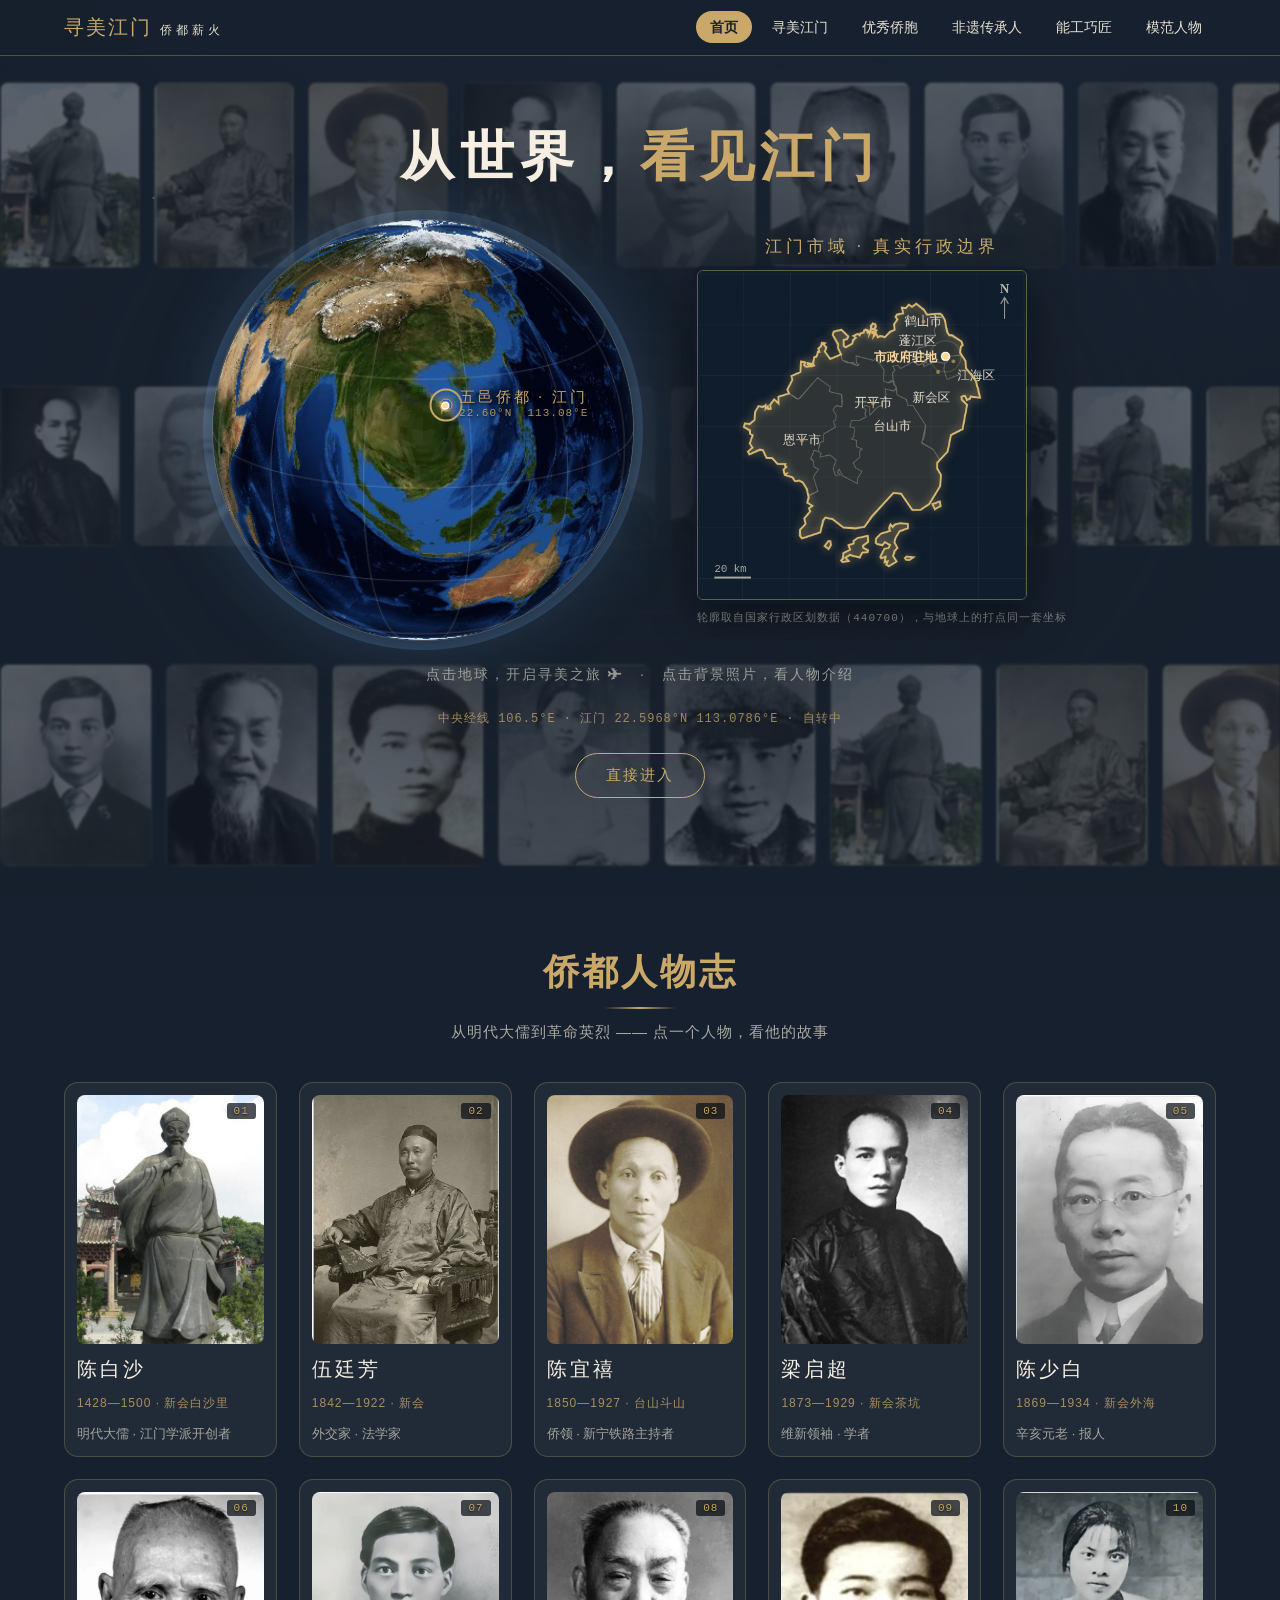
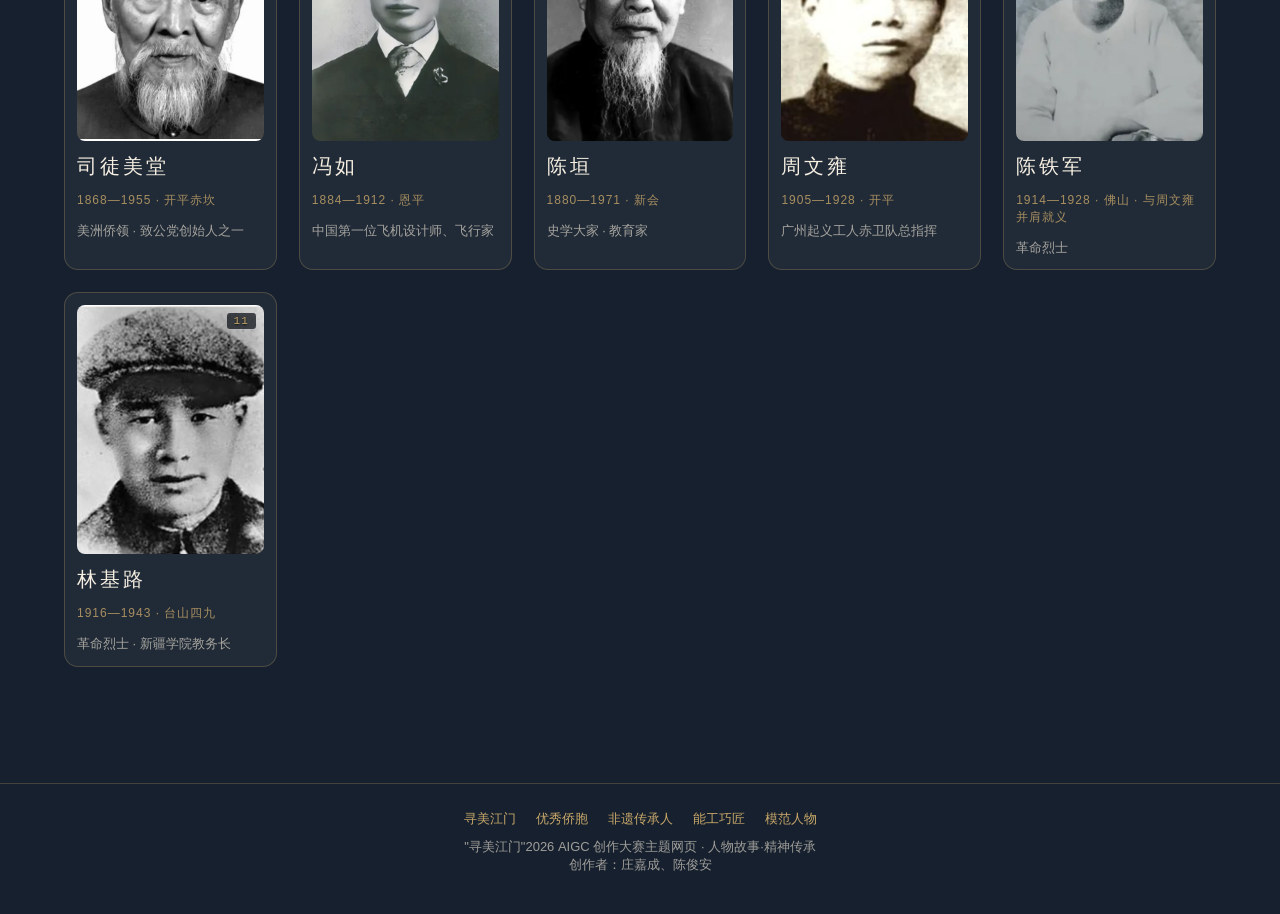
==== index.html @ 42de8941 "更新网页 第1/6批（12 个文件，2026-10-16 21:15）" ====
<!DOCTYPE html>
    <!-- 
     index.html —— 入口页：随时间自转的真实地球，点击跳转"江门"
     样式：css/base.css + css/globe.css + css/heroes.css
     逻辑：js/jiangmen-boundary.js（边界数据）+ js/globe3d.js（渲染）
           js/heroes.js（历代名人：背景照片墙 + 点击出介绍）
     -->
<html lang="zh-CN">
<head>
  <meta charset="UTF-8">
  <meta name="viewport" content="width=device-width, initial-scale=1.0">
  <title>寻美江门 · 侨都薪火 | 首页</title>
  <link rel="stylesheet" href="css/base.css">
  <link rel="stylesheet" href="css/globe.css">
  <link rel="stylesheet" href="css/heroes.css">
</head>
<body>

<!-- 星空背景装饰（可删） -->
  <div class="starfield"></div>

  <!-- ▼ 顶部导航：全站每个页面都放同一份，当前页链接加 .active -->
  <nav class="site-nav">
    <div class="brand">寻美江门<small>侨都薪火</small></div>
    <ul>
      <li><a class="nav-link active" href="index.html">首页</a></li>
      <li><a class="nav-link" href="jiangmen.html">寻美江门</a></li>
      <li><a class="nav-link" href="qiaobao.html">优秀侨胞</a></li>
      <li><a class="nav-link" href="feiyi.html">非遗传承人</a></li>
      <li><a class="nav-link" href="gongjiang.html">能工巧匠</a></li>
      <li><a class="nav-link" href="mofan.html">模范人物</a></li>
    </ul>
  </nav>

  <!-- ▼ 英雄区：真实经纬度投影的地球，随时间自转，江门按真实坐标打点 -->
  <section class="hero">
    <!-- 历代名人照片：虚化横铺在地球后面做背景，每张都能点开介绍（照片在 images/heroes/） -->
    <div class="hero-montage" id="heroMontage"></div>

    <h1>从世界，<em>看见江门</em></h1>

    <!-- 左：旋转地球　右：江门真实行政边界详图（两块画布由 globe3d.js 同步绘制） -->
    <div class="stage-row">
      <div class="globe-stage">
        <canvas id="globeCanvas" aria-label="真实地球，已标注江门市行政边界，点击进入江门页"></canvas>
        <!-- 江门标记：位置每帧由 JS 按经纬度算出，不要手写 left/top -->
        <div class="jm-pin">
          <span class="tag">五邑侨都 · 江门<small>22.60°N&nbsp;&nbsp;113.08°E</small></span>
        </div>
      </div>

      <figure class="jm-map">
        <figcaption>江门市域 · 真实行政边界</figcaption>
        <canvas id="jmMapCanvas" aria-label="江门市真实行政边界图，含七个区县"></canvas>
        <p class="map-note">轮廓取自国家行政区划数据（440700），与地球上的打点同一套坐标</p>
      </figure>
    </div>

    <p class="hint">点击地球，开启寻美之旅 ✈　·　点击背景照片，看人物介绍</p>
    <!-- 实时读数：当前中央经线 / 江门是否正对镜头 -->
    <p class="readout" id="readout">正在载入地球影像…</p>
    <a class="btn" href="jiangmen.html">直接进入</a>
  </section>

  <!-- ▼ 英雄墙：江门历代名人，卡片由 js/heroes.js 的 HEROES 数组生成，点一下弹出介绍 -->
  <section class="section" id="heroes">
    <h2 class="section-title">侨都人物志</h2>
    <div class="title-ornament"></div>
    <p class="section-sub">从明代大儒到革命英烈 —— 点一个人物，看他的故事</p>
    <div class="hero-wall-grid" id="heroWall"></div>

  </section>

  <!-- ▼ 介绍浮层：内容由 heroes.js 注入，这里只放骨架（默认 hidden） -->
  <div class="hero-modal" id="heroModal" role="dialog" aria-modal="true" aria-label="人物介绍" hidden>
    <div class="modal-body"></div>
    <button class="modal-close" type="button" aria-label="关闭介绍">×</button>
  </div>

  <footer class="site-footer">
    <div class="foot-nav">
      <a href="jiangmen.html">寻美江门</a><a href="qiaobao.html">优秀侨胞</a><a href="feiyi.html">非遗传承人</a><a href="gongjiang.html">能工巧匠</a><a href="mofan.html">模范人物</a>
    </div>
    "寻美江门"2026 AIGC 创作大赛主题网页 · 人物故事·精神传承
    <nav> 创作者：庄嘉成、陈俊安</nav>
  </footer>

  <!-- 顺序不能换：先加载边界数据，再加载渲染脚本 -->
  <script src="js/jiangmen-boundary.js"></script>
  <script src="js/globe3d.js"></script>
  <!-- 历代名人：照片墙与弹层（改人名/介绍只动这个文件顶部的 HEROES 数组） -->
  <script src="js/heroes.js"></script>
</body>
</html>
---- css/base.css ----
/* ============================================================
   base.css —— 全站共享基础样式（配色 / 字体 / 导航 / 页脚 / 通用块）
   修改站点整体风格时，只需要改本文件。
   ============================================================ */

/* ---------- 1. 主题变量：想换配色只改这里 ---------- */
:root {
  --ink: #16202e;          /* 深色底（夜空蓝） */
  --ink-2: #1d2a3d;        /* 深色底渐变末端 */
  --paper: #f6efe2;        /* 信纸米色 */
  --paper-2: #ecdfc8;      /* 信纸深色（阴影用） */
  --gold: #c9a86a;         /* 描金主色 */
  --red: #a63a2b;          /* 侨都红（强调色） */
  --text: #2b2b2b;         /* 正文色 */
  --text-light: #e9e2d3;   /* 深色底上的文字 */
  --radius: 14px;          /* 通用圆角 */
  --shadow: 0 10px 30px rgba(0, 0, 0, .35);
  --font-title: "STZhongsong", "SimSun", "Songti SC", serif; /* 标题：宋体系，突出人文感 */
  --font-body: "Microsoft YaHei", "PingFang SC", sans-serif;  /* 正文：黑体系 */
}

/* ---------- 2. 基础重置 ---------- */
* { margin: 0; padding: 0; box-sizing: border-box; }
html { scroll-behavior: smooth; }
body {
  font-family: var(--font-body);
  color: var(--text);
  background: radial-gradient(1200px 700px at 70% -10%, var(--ink-2), var(--ink));
  min-height: 100vh;
}
img { max-width: 100%; display: block; }
a { color: inherit; text-decoration: none; }
button { font-family: inherit; cursor: pointer; }

/* ---------- 3. 顶部导航（所有页面共用同一份 HTML 结构） ---------- */
.site-nav {
  position: sticky; top: 0; z-index: 50;
  display: flex; align-items: center; justify-content: space-between;
  gap: 12px; padding: 14px 5vw;
  background: rgba(22, 32, 46, .82);
  backdrop-filter: blur(8px);
  border-bottom: 1px solid rgba(201, 168, 106, .35);
}
.site-nav .brand {
  font-family: var(--font-title);
  font-size: 20px; letter-spacing: 2px; color: var(--gold);
  white-space: nowrap;
}
.site-nav .brand small { font-size: 12px; color: var(--text-light); letter-spacing: 4px; margin-left: 8px; }
.site-nav ul { display: flex; gap: 6px; list-style: none; flex-wrap: wrap; }
.site-nav a.nav-link {
  padding: 8px 14px; border-radius: 999px;
  color: var(--text-light); font-size: 14px;
  transition: background .25s, color .25s;
}
.site-nav a.nav-link:hover { background: rgba(201, 168, 106, .18); }
/* 当前页高亮：给对应 <a> 加 .active 即可 */
.site-nav a.nav-link.active { background: var(--gold); color: var(--ink); font-weight: 700; }

/* ---------- 4. 页脚 ---------- */
.site-footer {
  margin-top: 60px; padding: 26px 5vw 40px;
  text-align: center; color: rgba(233, 226, 211, .65); font-size: 13px;
  border-top: 1px solid rgba(201, 168, 106, .25);
}
.site-footer .foot-nav { margin-bottom: 10px; }
.site-footer .foot-nav a { margin: 0 10px; color: var(--gold); }

/* ---------- 5. 通用内容容器与标题 ---------- */
.section { padding: 56px 5vw; }
.section-title {
  font-family: var(--font-title);
  font-size: clamp(24px, 3.4vw, 36px);
  color: var(--gold); letter-spacing: 3px;
  text-align: center; margin-bottom: 10px;
}
.section-sub {
  text-align: center; color: rgba(233, 226, 211, .7);
  font-size: 15px; margin-bottom: 40px; letter-spacing: 1px;
}
/* 章节标题下的装饰线 */
.title-ornament { width: 72px; height: 2px; margin: 0 auto 14px; background: linear-gradient(90deg, transparent, var(--gold), transparent); }

/* ---------- 6. 入场动画：元素进入视口时淡入上移（由 common.js 触发） ---------- */
.reveal { opacity: 0; transform: translateY(26px); transition: opacity .7s ease, transform .7s ease; }
.reveal.in { opacity: 1; transform: none; }

/* ---------- 7. 通用按钮 ---------- */
.btn {
  display: inline-block; padding: 12px 30px; border: 1px solid var(--gold);
  border-radius: 999px; color: var(--gold); background: transparent;
  font-size: 15px; letter-spacing: 2px; transition: all .3s;
}
.btn:hover { background: var(--gold); color: var(--ink); }

/* ---------- 8. 移动端适配（≤720px 是另一套用法，不是把桌面版缩小） ----------
   实测依据（390×844）：原来的竖排导航高 116px，吃掉首屏 14%；
   这里改成"品牌一行 + 链接一行横滑"，高度压到 80px 左右。
   信封、轮播、地球各自的移动端改法写在它们自己的 css 文件末尾，同一断点。 */

/* 导航的断点比其它部分宽一档（860 而不是 720）：七个链接并排要 ~846px 才放得下，
   721~860 这段（平板竖屏、折叠屏展开）桌面导航会把链接挤成上下两行、药丸互相压住。
   与其让它压，不如早点换成横滑一行。量到 390 宽时这套导航高 83px。 */
@media (max-width: 860px) {
  .site-nav {
    flex-direction: row; flex-wrap: wrap; align-items: center;
    gap: 4px 10px; padding: 8px 14px 6px;
  }
  .site-nav .brand { font-size: 17px; letter-spacing: 1px; }
  .site-nav .brand small { font-size: 11px; letter-spacing: 2px; margin-left: 6px; }
  .site-nav ul {
    order: 2; flex: 1 1 100%;
    flex-wrap: nowrap;              /* 不换行：一排到底，横向滑动 */
    gap: 8px; justify-content: flex-start;
    overflow-x: auto; overscroll-behavior-x: contain;
    -webkit-overflow-scrolling: touch;
    padding: 2px 2px 8px;
    scrollbar-width: none;          /* Firefox */
  }
  .site-nav ul::-webkit-scrollbar { display: none; }
  /* 真正会被压缩的是 <li>（它才是 flex 子项），不锁住的话每个链接会被挤成竖排一字，
     导航反而变高 —— 链接本身也加 nowrap 兜一层。 */
  .site-nav ul li { flex: 0 0 auto; }
  .site-nav a.nav-link { flex: 0 0 auto; display: block; white-space: nowrap; padding: 7px 13px; font-size: 13px; }
}

@media (max-width: 720px) {
  .section { padding: 34px 16px; }
  .section-title { letter-spacing: 2px; }
  .section-sub { font-size: 13.5px; letter-spacing: .5px; margin-bottom: 24px; }
  .btn { padding: 10px 20px; font-size: 14px; letter-spacing: 1px; }
  .site-footer { margin-top: 30px; padding: 20px 16px 30px; font-size: 12px; }
  .site-footer .foot-nav a { margin: 0 7px; }
  /* 桌面端才用的左右方向性按钮，手机上排不下，改成竖排 */
  .page-links .btn { display: block; margin: 0 auto 10px !important; max-width: 260px; }
}
---- css/globe.css ----
/* ============================================================
   globe.css —— 首页"真实地球"（canvas 正射投影）
   渲染逻辑在 js/globe3d.js，本文件只管外观与布局。
   贴图：images/earth.jpg（真实卫星影像，等距柱状投影）
   ============================================================ */

/* ---------- 1. 英雄区整屏布局 ---------- */
.hero {
  min-height: calc(100vh - 64px);
  display: flex; flex-direction: column; align-items: center; justify-content: center;
  gap: 26px; padding: 40px 5vw 70px; text-align: center;
}
.hero h1 {
  font-family: var(--font-title); font-size: clamp(30px, 5vw, 54px);
  letter-spacing: 6px; color: var(--paper);
}
.hero h1 em { font-style: normal; color: var(--gold); }
.hero .hint { color: rgba(233, 226, 211, .6); font-size: 14px; letter-spacing: 2px; }
/* 地球下方的小字读数：当前中央经线与江门是否可见，由 globe3d.js 写入 */
.hero .readout {
  font-size: 12px; letter-spacing: 1px; color: rgba(201,168,106,.75);
  font-family: ui-monospace, Consolas, monospace;
}

/* ---------- 2. 星空点缀（纯装饰，可整块删除） ---------- */
.starfield { position: fixed; inset: 0; z-index: -1; pointer-events: none;
  background-image:
    radial-gradient(1.6px 1.6px at 12% 22%, rgba(255,255,255,.5), transparent),
    radial-gradient(1.2px 1.2px at 78% 12%, rgba(255,255,255,.4), transparent),
    radial-gradient(1.8px 1.8px at 56% 68%, rgba(255,255,255,.35), transparent),
    radial-gradient(1.2px 1.2px at 30% 82%, rgba(255,255,255,.4), transparent),
    radial-gradient(1.4px 1.4px at 90% 55%, rgba(255,255,255,.3), transparent);
}

/* ---------- 3. 地球 + 详图并排 ---------- */
.stage-row {
  display: flex; align-items: center; justify-content: center;
  gap: clamp(24px, 5vw, 64px); flex-wrap: wrap;
}
.globe-stage { position: relative; width: min(66vw, 420px); aspect-ratio: 1; }

#globeCanvas {
  position: absolute; inset: 0; width: 100%; height: 100%;
  border-radius: 50%;
  cursor: pointer;                 /* 点击地球任意位置跳转江门页 */
  background: linear-gradient(180deg, #23405e, #16273a);  /* 贴图加载前的海洋底色 */
  box-shadow:
    inset -18px -14px 44px rgba(0,0,0,.45),   /* 球体暗面（与 JS 的边缘压暗叠加） */
    0 0 0 1px rgba(201,168,106,.25),          /* 一圈细描边 */
    0 0 70px rgba(90,140,200,.28);           /* 大气辉光 */
}
/* 大气层：贴球边缘的一圈蓝色光晕 */
.globe-stage::after {
  content: ""; position: absolute; inset: -10px; border-radius: 50%;
  pointer-events: none;
  box-shadow: inset 0 0 30px rgba(120,180,240,.35);
}
.globe-stage:hover #globeCanvas { filter: brightness(1.1); }  /* 提示可点击 */
#globeCanvas:focus-visible { outline: 2px solid var(--gold); outline-offset: 6px; }

/* ---------- 4. 江门标记：真实坐标定位，标签为 DOM 文字 ----------
   left/top 由 js/globe3d.js 每帧写入（指向江门市政府真实坐标），
   居中靠下面的 translate(-50%,-50%)，所以改尺寸不用再动 JS。 */
.jm-pin {
  position: absolute; left: 0; top: 0;
  width: 13px; height: 13px; border-radius: 50%;
  border: 1.5px solid var(--gold); background: transparent;  /* 空心环，露出下面的金色市界 */
  box-shadow: 0 0 10px rgba(201,168,106,.8);
  transform: translate(-50%, -50%);
  pointer-events: none;            /* 不挡住地球点击 */
  transition: opacity .4s;
}
.jm-pin::after {                   /* 环心的实心小点 */
  content: ""; position: absolute; inset: 3.5px; border-radius: 50%;
  background: #ffd98a;
}
.jm-pin.far { opacity: 0; }        /* 转到地球背面时隐藏 */
.jm-pin::before {                  /* 脉冲光环 */
  content: ""; position: absolute; inset: -11px; border-radius: 50%;
  border: 2px solid var(--gold); animation: pulse 2s ease-out infinite;
}
@keyframes pulse { 0% { transform: scale(.4); opacity: 1; } 100% { transform: scale(1.5); opacity: 0; } }
.jm-pin .tag {
  position: absolute; left: 19px; top: -12px; white-space: nowrap;
  font-family: var(--font-title); font-size: 15px; letter-spacing: 3px; color: var(--gold);
  text-shadow: 0 1px 3px rgba(0,0,0,.9), 0 0 12px rgba(0,0,0,.8);
}
.jm-pin .tag small { display: block; font-size: 11px; letter-spacing: 1px; opacity: .85;
  font-family: ui-monospace, Consolas, monospace; }

/* ---------- 5. 江门市域详图（右侧那块画布） ----------
   画布内容由 js/globe3d.js 的 drawDetailMap() 绘制，边界数据在 js/jiangmen-boundary.js */
.jm-map { margin: 0; text-align: center; }
.jm-map figcaption {
  font-family: var(--font-title); font-size: 17px; letter-spacing: 4px;
  color: var(--gold); margin-bottom: 12px;
}
.jm-map canvas {
  width: min(70vw, 330px); height: auto; aspect-ratio: 1; display: block;
  border-radius: 6px; cursor: pointer;
  border: 1px solid rgba(201,168,106,.45);
  box-shadow: 0 0 0 4px rgba(16,29,44,.6), 0 14px 40px rgba(0,0,0,.5),
              inset 0 0 40px rgba(0,0,0,.5);
}
.jm-map canvas:hover { border-color: var(--gold); filter: brightness(1.08); }
.jm-map canvas:focus-visible { outline: 2px solid var(--gold); outline-offset: 5px; }
.jm-map .map-note {
  margin-top: 10px; font-size: 11px; letter-spacing: 1px;
  color: rgba(233,226,211,.45); font-family: ui-monospace, Consolas, monospace;
}

/* ---------- 6. 移动端（≤720px）----------
   实测依据（390×844）：原来 .hero 写死 min-height: calc(100vh - 64px)，
   按导航 64px 估的，手机上导航实际 116px，于是英雄区被撑到 990px 高，
   首屏只看得到标题和半个地球，详图、提示、按钮全被推到第二屏。
   这里不再强行撑满一屏，改为按内容自然排布，并把两块画布按竖屏重新给尺寸
   （详图相对放大一点，因为它在手机上是真正要看的那张图）。 */
@media (max-width: 720px) {
  .hero { min-height: 0; gap: 16px; padding: 20px 14px 34px; }
  .hero h1 { font-size: 26px; letter-spacing: 3px; }
  .hero .hint { font-size: 12.5px; letter-spacing: 1px; }
  .hero .readout { font-size: 11px; }
  .stage-row { gap: 20px; }
  .globe-stage { width: min(58vw, 240px); }
  .jm-map figcaption { font-size: 15px; letter-spacing: 2px; margin-bottom: 8px; }
  .jm-map canvas { width: min(74vw, 300px); }
  .jm-map .map-note { display: none; }        /* 小屏放不下这两行小字，手机上直接不显示 */
  .jm-pin .tag { left: 15px; top: -10px; font-size: 12.5px; letter-spacing: 1px; }
  .jm-pin .tag small { font-size: 9.5px; letter-spacing: .5px; }
  .jm-pin::before { inset: -8px; }
}

/* ---------- 7. 常用调整 ----------
   · 自转周期 / 停留时长 / 视角纬度 / 提亮 → js/globe3d.js 顶部的 GLOBE 配置
   · 江门坐标 → 同上 GLOBE.lat / GLOBE.lon
   · 详图大小 → 上面 .jm-map canvas 的 width；清晰度 → globe3d.js 里 MAP.res
   · 区县名称显示与否 → drawDetailMap() 里的 JM_DISTRICTS 循环
   · 点击跳转页 → GLOBE.linkTo
   · 想换更清晰的地球 → 替换 images/earth.jpg（保持 2:1 等距柱状投影即可）
   ==================================================== */
---- css/heroes.css ----
/* ============================================================
   heroes.css —— 首页"江门历代名人"：背景照片带 + 英雄墙 + 点击弹介绍
   数据与文案在 js/heroes.js（改人名/介绍只动那里），本文件只管外观。
   配色全部沿用 css/base.css 里的 :root 变量。
   ============================================================ */

/* ---------- 1. 照片组件：有照片显示照片，没照片显示占位 ----------
   .photo 是一个 3:4 的框；里面的 .photo-ph 永远存在（姓名 + 待补照片），
   img 盖在它上面。图片文件缺失时 heroes.js 会给 .photo 加 .no-photo，
   于是隐藏破图、露出下面的占位，页面不会裂。 */
.photo {
  position: relative;
  width: 100%; aspect-ratio: 3 / 4;
  overflow: hidden; border-radius: 8px;
  background: #101d2c;
}
.photo img {
  position: absolute; inset: 0; z-index: 1;
  width: 100%; height: 100%; object-fit: cover;
}
.photo.no-photo img { visibility: hidden; }   /* 隐藏浏览器默认的破图图标 */
.photo-ph {
  position: absolute; inset: 0;
  display: flex; flex-direction: column; align-items: center; justify-content: center;
  gap: 8px; text-align: center;
  background:
    repeating-linear-gradient(45deg, rgba(201,168,106,.07) 0 8px, transparent 8px 16px),
    radial-gradient(120% 90% at 50% 20%, #1d2a3d, #101d2c);
}
.photo-ph b {
  font-family: var(--font-title); font-weight: 400;
  font-size: 22px; letter-spacing: 6px; color: var(--gold);
}
.photo-ph span { font-size: 11px; letter-spacing: 3px; color: rgba(233,226,211,.4); }

/* ---------- 2. 背景照片带：虚化的照片横铺在地球后面 ---------- */
/* 让英雄区成为照片带的定位父级，并把普通内容抬到它上面 */
.hero { position: relative; }
.hero > *:not(.hero-montage) { position: relative; z-index: 1; }

.hero-montage {
  position: absolute; inset: 0; z-index: 0;
  display: flex; flex-direction: column; justify-content: space-between;
  padding: 26px 0;                /* 上下留白，照片别贴着导航和正文 */
  overflow: hidden;               /* 自己裁切，不影响 .hero 里的其它内容 */
  pointer-events: none;           /* 整块不拦截鼠标，只有下面的照片格可点 */
  filter: blur(1.1px) saturate(.8);
}
.montage-row { flex: 0 0 auto; overflow: hidden; }
.montage-track {
  display: flex; gap: 14px;
  width: max-content;             /* 轨道按内容撑开，才能整条平移 */
  animation: montage-drift 150s linear infinite;
}
/* 轨道里放了两份同样的照片，移到 -50% 时正好接回起点 → 无缝循环 */
@keyframes montage-drift {
  from { transform: translateX(0); }
  to   { transform: translateX(-50%); }
}
.montage-track.reverse { animation-direction: reverse; }  /* 隔行反向 */
.montage-cell {
  width: clamp(88px, 12vw, 140px);
  padding: 0; border: 1px solid rgba(201,168,106,.35); border-radius: 8px;
  background: none;
  pointer-events: auto;           /* 背景照片也能点，点了就出介绍 */
  opacity: .45; transition: opacity .3s, transform .3s;
}
/* 三行照片大小不同，看着不像表格；每行速度由 js/heroes.js 的 HERO_CFG.driftSec 决定 */
.montage-row:nth-child(2) .montage-cell { width: clamp(76px, 10vw, 120px); }
.montage-row:nth-child(3) .montage-cell { width: clamp(96px, 13vw, 152px); }
.montage-cell:hover,
.montage-cell:focus-visible { opacity: .95; transform: translateY(-4px); outline: none; }
.montage-cell .photo { border-radius: 6px; }
/* 中间压一层渐暗的纱：地球那一圈最暗，往边上逐渐放开，避免照片和地球抢视线 */
.hero-montage::after {
  content: ""; position: absolute; inset: 0; pointer-events: none;
  background: radial-gradient(ellipse at 50% 46%,
    rgba(22,32,46,.95) 0%, rgba(22,32,46,.66) 34%, rgba(22,32,46,.32) 68%, rgba(22,32,46,.34) 100%);
}

/* ---------- 3. 英雄墙：首页下方的人物卡片区 ---------- */
.hero-wall-grid {
  display: grid;
  grid-template-columns: repeat(auto-fill, minmax(178px, 1fr));
  gap: clamp(14px, 2vw, 22px);
  max-width: 1180px; margin: 0 auto;
}
.hero-card {
  position: relative;                /* 给右上角的序号做定位父级 */
  display: flex; flex-direction: column; gap: 12px;
  padding: 12px; text-align: left; color: var(--text-light);
  background: rgba(246,239,226,.05);
  border: 1px solid rgba(201,168,106,.26);
  border-radius: var(--radius);
  transition: transform .3s, border-color .3s, background .3s, box-shadow .3s;
}
.hero-card:hover,
.hero-card:focus-visible {
  transform: translateY(-6px);
  border-color: var(--gold);
  background: rgba(201,168,106,.1);
  box-shadow: var(--shadow);
  outline: none;
}
.hero-card h3 {
  font-family: var(--font-title); font-size: 20px; font-weight: 400;
  letter-spacing: 3px; color: var(--paper);
}
.hero-card .meta { font-size: 12px; letter-spacing: 1px; color: rgba(201,168,106,.8); }
.hero-card .role { font-size: 13px; line-height: 1.5; color: rgba(233,226,211,.66); }
/* 序号做成照片右上角的小牌，像展签 */
.hero-card .idx {
  position: absolute; top: 20px; right: 20px; z-index: 2;
  padding: 2px 7px; border-radius: 3px;
  font-family: ui-monospace, Consolas, monospace; font-size: 11px;
  letter-spacing: 1px; color: var(--gold);
  background: rgba(9, 14, 21, .72);
  text-shadow: 0 1px 2px rgba(0,0,0,.8);
}

.hero-wall-note {
  max-width: 760px; margin: 34px auto 0;
  padding: 14px 18px;
  font-size: 12.5px; line-height: 1.8; letter-spacing: .5px;
  color: rgba(233,226,211,.55);
  border-left: 2px solid rgba(201,168,106,.5);
  background: rgba(246,239,226,.04);
}
.hero-wall-note code {
  font-family: ui-monospace, Consolas, monospace;
  color: var(--gold); background: rgba(201,168,106,.12);
  padding: 1px 5px; border-radius: 3px;
}

/* ---------- 4. 点击后弹出的介绍浮层 ---------- */
.hero-modal {
  position: fixed; inset: 0; z-index: 80;
  display: flex; align-items: center; justify-content: center;
  padding: 5vh 5vw;
  background: rgba(9, 14, 21, .8);
  backdrop-filter: blur(6px);
}
/* flex 会盖掉 hidden 属性，必须显式关掉，否则初始就显示 */
.hero-modal[hidden] { display: none; }
.modal-body {
  width: min(660px, 100%);
  max-height: 86vh; overflow-y: auto;
  scrollbar-width: thin; scrollbar-color: rgba(201,168,106,.6) transparent;
  padding: clamp(20px, 3.4vw, 34px);
  text-align: center;
  background: linear-gradient(180deg, rgba(246,239,226,.07), rgba(22,32,46,.9));
  border: 1px solid rgba(201,168,106,.45);
  border-radius: var(--radius);
  box-shadow: var(--shadow), 0 0 60px rgba(201,168,106,.12);
}
.modal-body h2 {
  font-family: var(--font-title); font-weight: 400;
  font-size: clamp(26px, 4vw, 34px); letter-spacing: 5px; color: var(--paper);
}
.modal-body h2 small {
  display: block; margin-top: 6px;
  font-family: ui-monospace, Consolas, monospace;
  font-size: 12px; letter-spacing: 2px; color: rgba(201,168,106,.75);
}
.modal-body .m-role {
  margin-top: 8px; font-size: 13px; letter-spacing: 2px;
  color: rgba(233,226,211,.65);
}
.modal-body .m-photo { width: min(230px, 62vw); margin: 18px auto; }
.modal-body blockquote {
  margin: 0 auto 16px; max-width: 460px;
  font-family: var(--font-title); font-size: 17px; letter-spacing: 2px;
  line-height: 1.8; color: var(--gold);
}
.modal-body .m-intro {
  text-align: justify; text-indent: 2em;
  font-size: 15px; line-height: 2; color: var(--text-light);
}
.modal-close {
  position: absolute; top: max(14px, 3vh); right: max(14px, 4vw);
  width: 42px; height: 42px; border-radius: 50%;
  font-size: 22px; line-height: 1; color: var(--gold);
  background: rgba(22,32,46,.8); border: 1px solid rgba(201,168,106,.5);
}
.modal-close:hover { background: var(--gold); color: var(--ink); }
body.modal-open { overflow: hidden; }   /* 弹出时锁住页面滚动 */

/* ---------- 5. 移动端（≤720px）：卡片排密一点、弹层做成整屏抽屉 ----------
   实测依据（390×844）：原来 minmax(142px) 只排得下 2 列，一张卡 161×339，
   11 位名人要滚 6 屏半；弹层居中浮在 638px 高，四周留黑边，手机上像半个窗体。
   这里改成 3 列小卡（身份那一行藏掉，点开在弹层里还在），弹层直接铺满整屏。 */
@media (max-width: 720px) {
  .hero-montage { filter: blur(1.2px) saturate(.6); padding: 14px 0; }
  .montage-cell { opacity: .28; width: 76px; }
  .montage-row:nth-child(2) .montage-cell { width: 66px; }
  .montage-row:nth-child(3) .montage-cell { width: 82px; }
  .montage-track { gap: 10px; }

  .hero-wall-grid {
    grid-template-columns: repeat(auto-fill, minmax(104px, 1fr));
    gap: 12px;
  }
  .hero-card { padding: 8px; gap: 8px; }
  .hero-card h3 { font-size: 16px; letter-spacing: 1px; }
  .hero-card .meta { font-size: 11px; }
  .hero-card .role { display: none; }        /* 小卡放不下身份行，弹层里有 */
  .hero-card .idx { top: 14px; right: 12px; font-size: 10px; }
  .photo-ph b { font-size: 17px; letter-spacing: 3px; }
  .photo-ph span { font-size: 10px; letter-spacing: 2px; }
  .hero-wall-note { margin-top: 20px; font-size: 11.5px; padding: 10px 12px; }

  .hero-modal { padding: 0; }
  .modal-body,
  .hero-modal .modal-body {
    width: 100%; max-height: 100vh; max-height: 100svh;
    border-radius: 0; border-left: 0; border-right: 0;
    padding: 54px 18px 26px;                 /* 顶部留出关闭按钮的位置 */
  }
  .modal-body .m-photo { width: min(168px, 46vw); margin: 14px auto; }
  .modal-body h2 { font-size: 24px; letter-spacing: 3px; }
  .modal-body blockquote { font-size: 15.5px; letter-spacing: 1px; line-height: 1.75; }
  .modal-body .m-intro { font-size: 14px; line-height: 1.95; }
  .modal-close { top: 10px; right: 10px; width: 38px; height: 38px; font-size: 20px; }
}

/* ---------- 6. 无障碍：系统设置了"减少动效"时，背景不再横移 ---------- */
@media (prefers-reduced-motion: reduce) {
  .montage-track { animation: none; }
  .hero-card, .montage-cell { transition: none; }
}

/* ---------- 7. 常用调整 ----------
   · 人物数量 / 姓名 / 介绍文案 / 照片文件名 → js/heroes.js 顶部 HEROES 数组
   · 背景铺几行、每行多快、隔行是否反向 → js/heroes.js 里 HERO_CFG.montageRows / driftSec
   · 背景清晰度     → .hero-montage 的 filter: blur()；浓淡 → .montage-cell 的 opacity
   · 每行照片大小   → .montage-row:nth-child(n) .montage-cell 的 width
   · 中间那层纱的深浅 → .hero-montage::after 的 rgba 数值
   · 每行卡片多窄   → .hero-wall-grid 的 minmax() 第一个值
   · 弹层宽度/最高  → .modal-body 的 width 与 max-height
   ==================================================== */
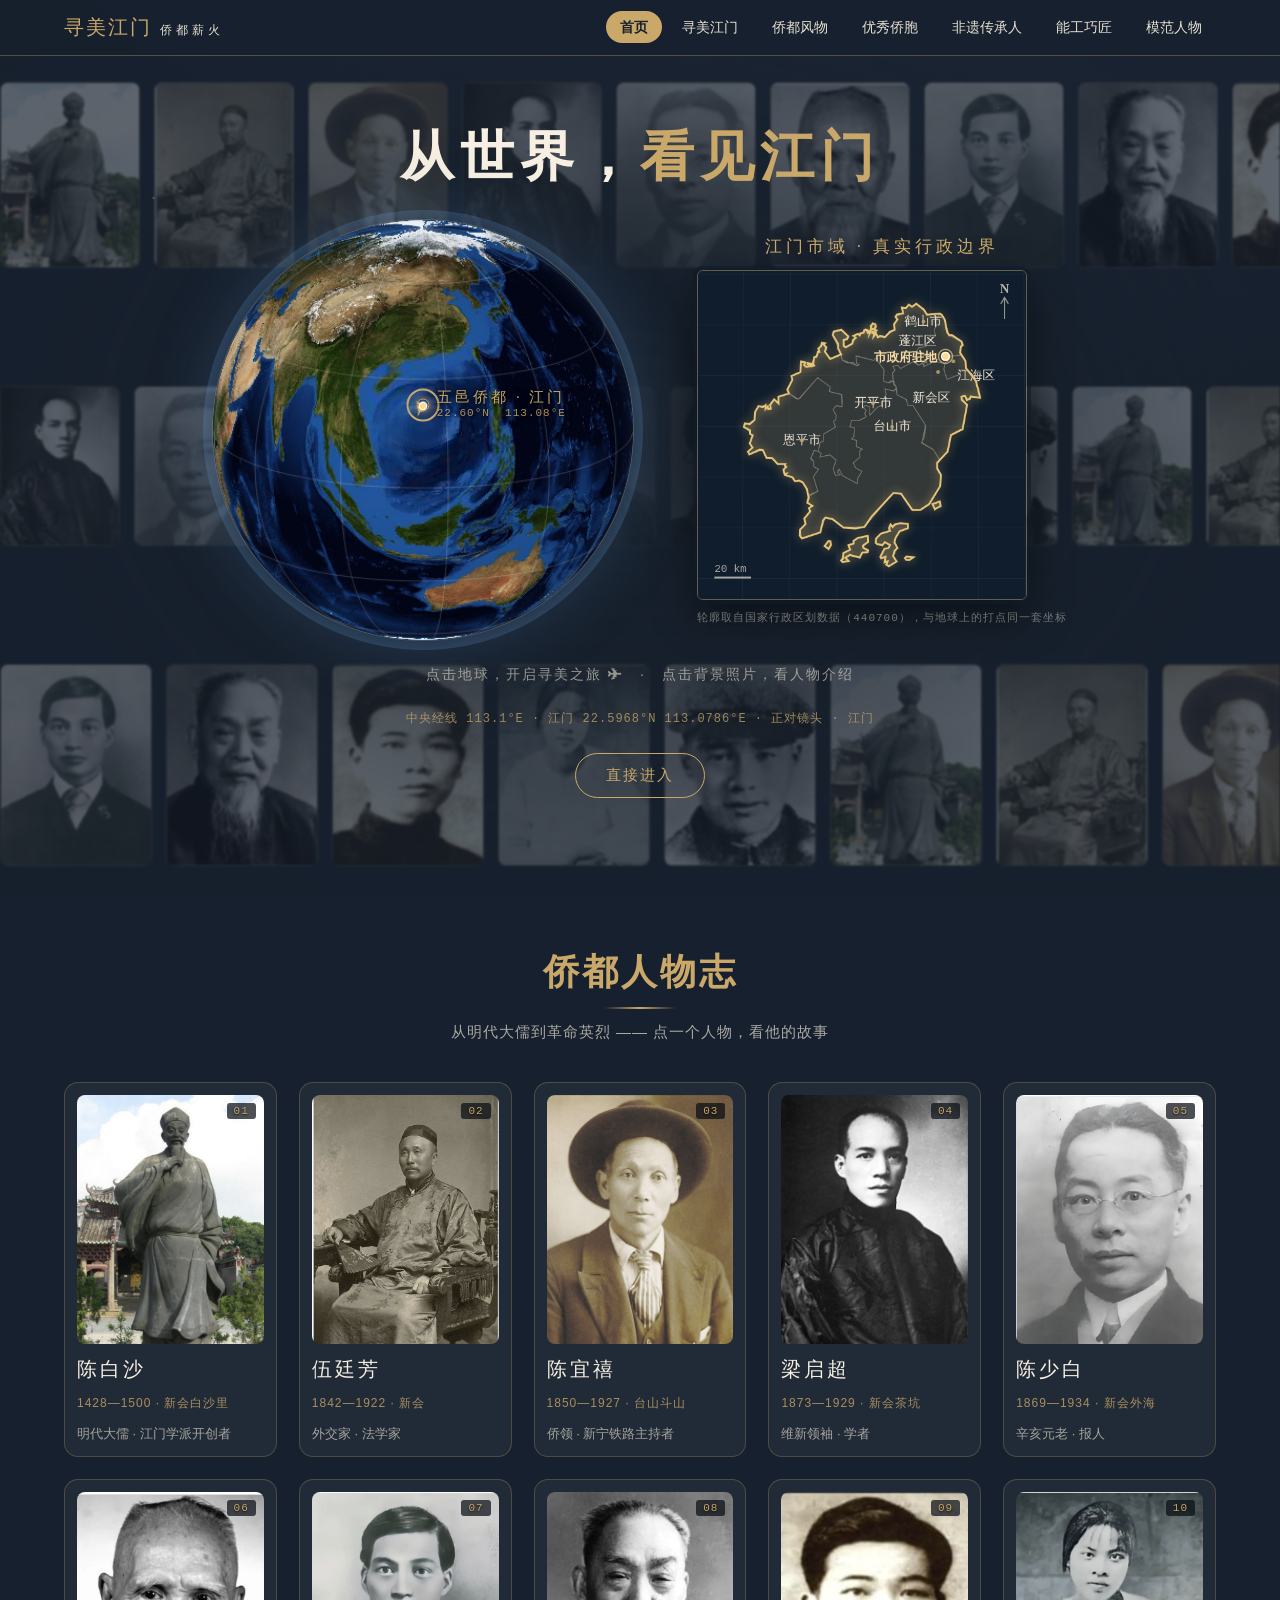
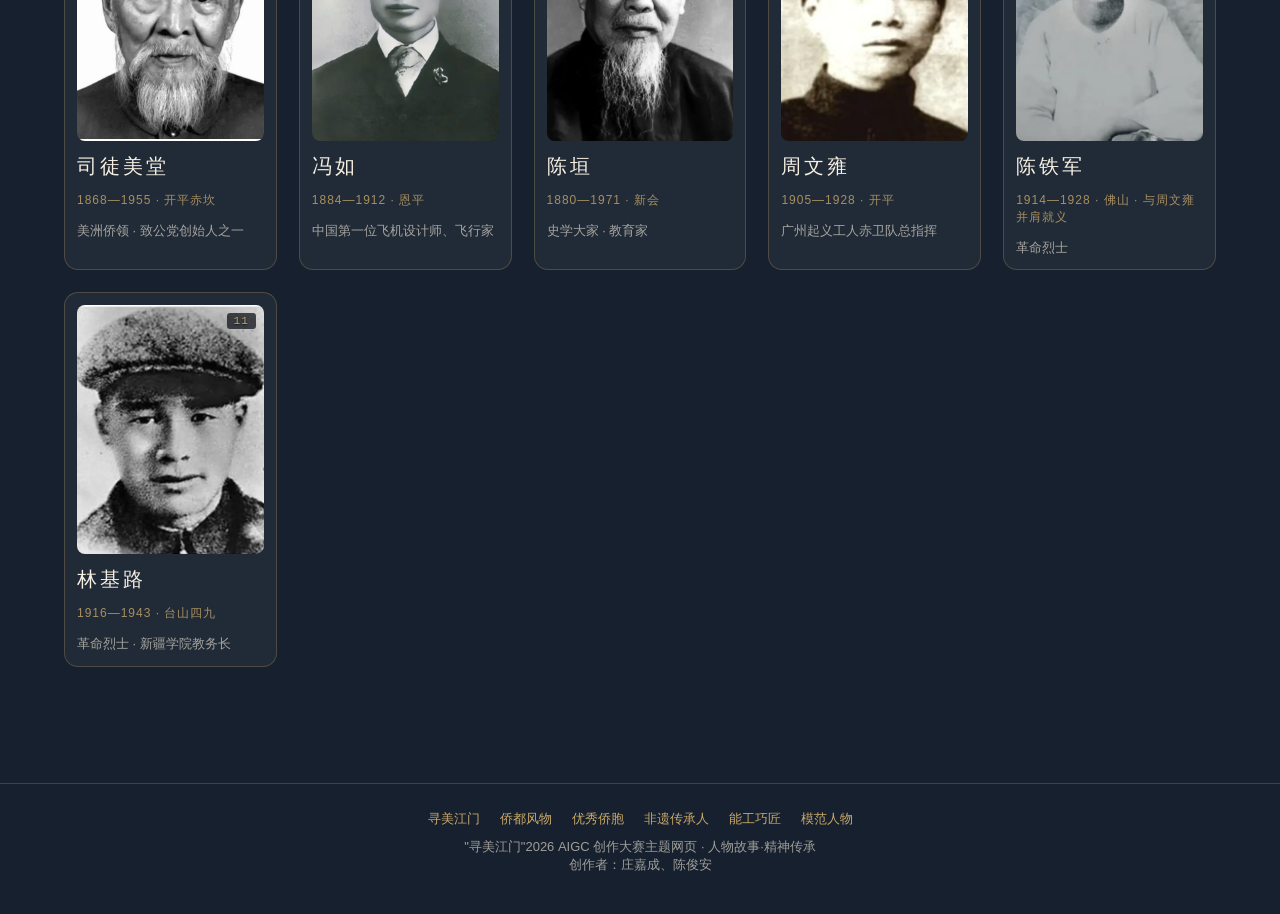
==== commit 5c98b8dc: "更新网页 第1/6批（11 个文件，2026-10-16 22:55）" ====
--- a/index.html
+++ b/index.html
@@ -25,6 +25,7 @@
     <ul>
       <li><a class="nav-link active" href="index.html">首页</a></li>
       <li><a class="nav-link" href="jiangmen.html">寻美江门</a></li>
+      <li><a class="nav-link" href="fengwu.html">侨都风物</a></li>
       <li><a class="nav-link" href="qiaobao.html">优秀侨胞</a></li>
       <li><a class="nav-link" href="feiyi.html">非遗传承人</a></li>
       <li><a class="nav-link" href="gongjiang.html">能工巧匠</a></li>
@@ -79,7 +80,7 @@
 
   <footer class="site-footer">
     <div class="foot-nav">
-      <a href="jiangmen.html">寻美江门</a><a href="qiaobao.html">优秀侨胞</a><a href="feiyi.html">非遗传承人</a><a href="gongjiang.html">能工巧匠</a><a href="mofan.html">模范人物</a>
+      <a href="jiangmen.html">寻美江门</a><a href="fengwu.html">侨都风物</a><a href="qiaobao.html">优秀侨胞</a><a href="feiyi.html">非遗传承人</a><a href="gongjiang.html">能工巧匠</a><a href="mofan.html">模范人物</a>
     </div>
     "寻美江门"2026 AIGC 创作大赛主题网页 · 人物故事·精神传承
     <nav> 创作者：庄嘉成、陈俊安</nav>
--- a/css/base.css
+++ b/css/base.css
@@ -98,10 +98,11 @@
    这里改成"品牌一行 + 链接一行横滑"，高度压到 80px 左右。
    信封、轮播、地球各自的移动端改法写在它们自己的 css 文件末尾，同一断点。 */
 
-/* 导航的断点比其它部分宽一档（860 而不是 720）：七个链接并排要 ~846px 才放得下，
-   721~860 这段（平板竖屏、折叠屏展开）桌面导航会把链接挤成上下两行、药丸互相压住。
-   与其让它压，不如早点换成横滑一行。量到 390 宽时这套导航高 83px。 */
-@media (max-width: 860px) {
+/* 导航的断点比其它部分宽一档（900 而不是 720）：七个链接并排要 610px，加上品牌那一块，
+   实测到 886px 宽才放得下；861~885 这段（平板竖屏、折叠屏展开）桌面导航会把链接挤成上下两行、
+   药丸互相压住（872px 实测两行、导航高 77px）。与其让它压，不如早点换成横滑一行。
+   量到 390 宽时这套导航高 83px（六个链接时也是 83px，因为它是横滑不换行，链接多几个只加长轨道）。 */
+@media (max-width: 900px) {
   .site-nav {
     flex-direction: row; flex-wrap: wrap; align-items: center;
     gap: 4px 10px; padding: 8px 14px 6px;
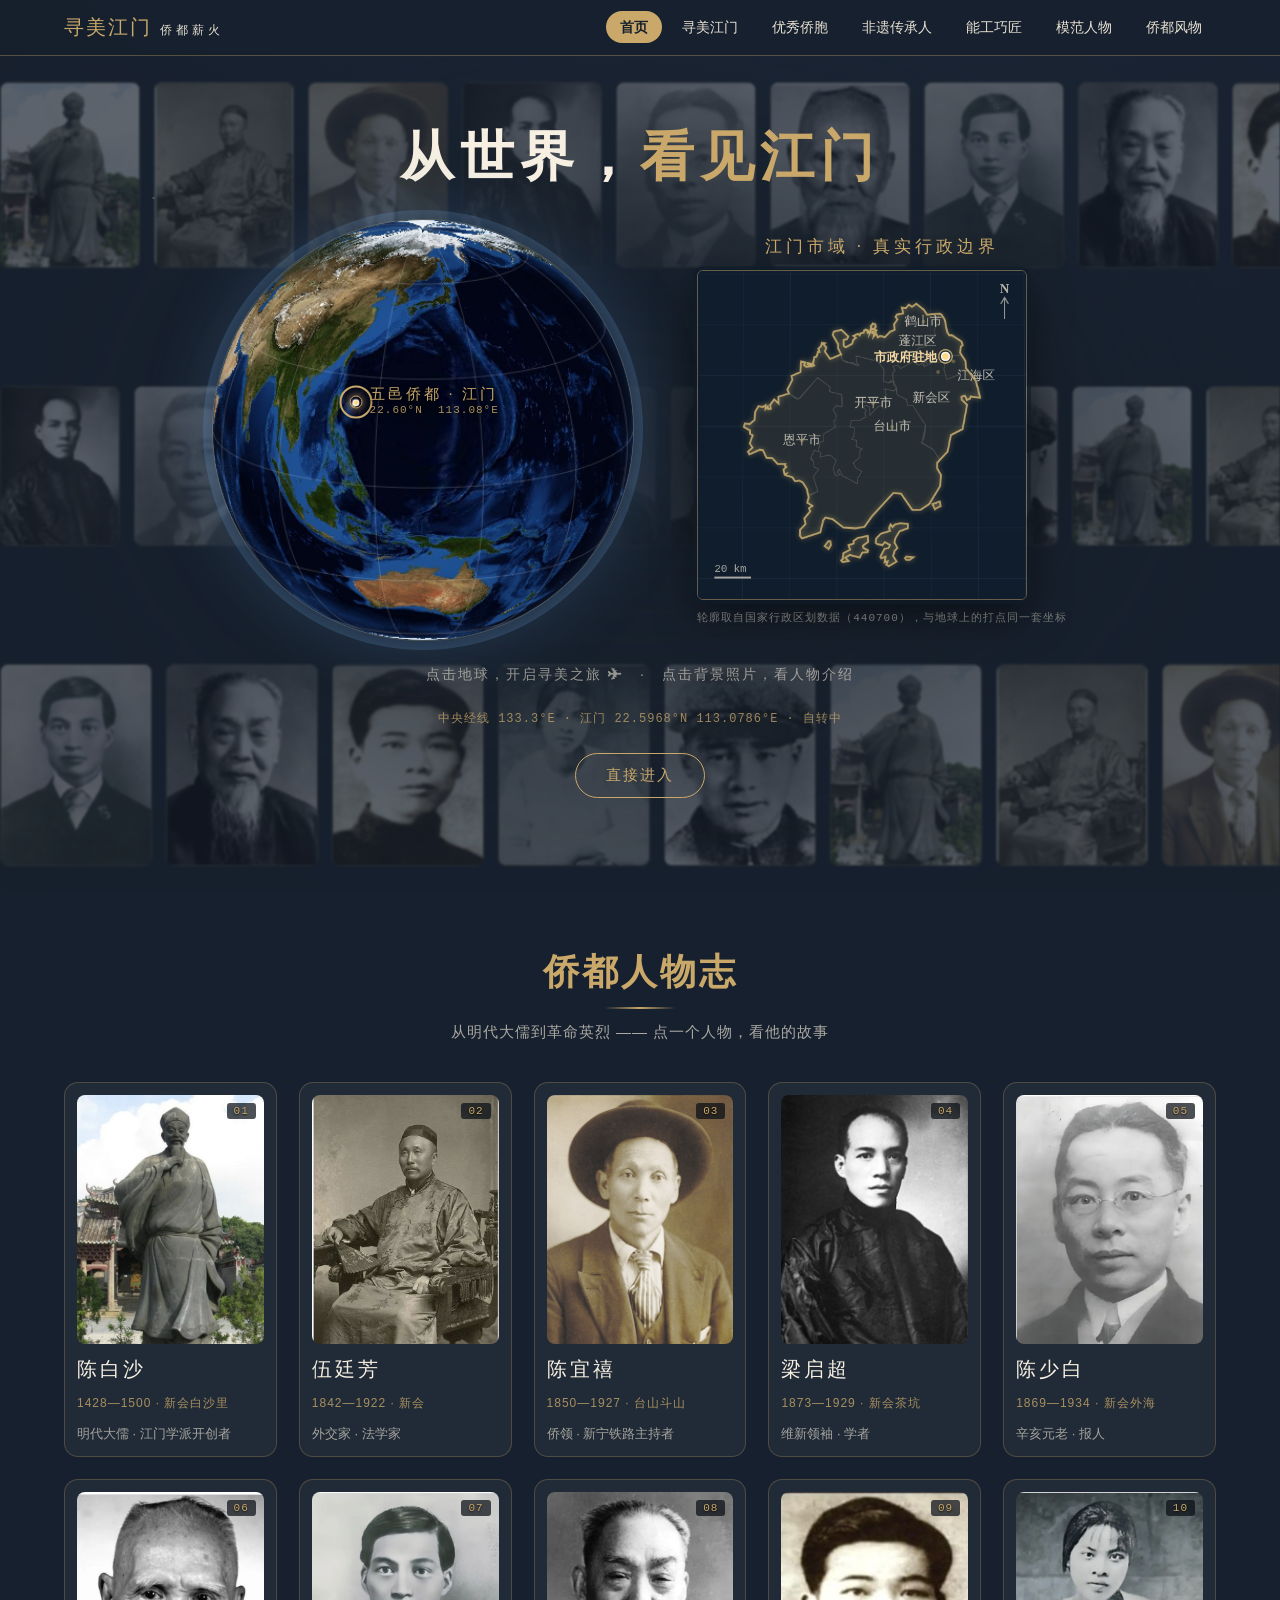
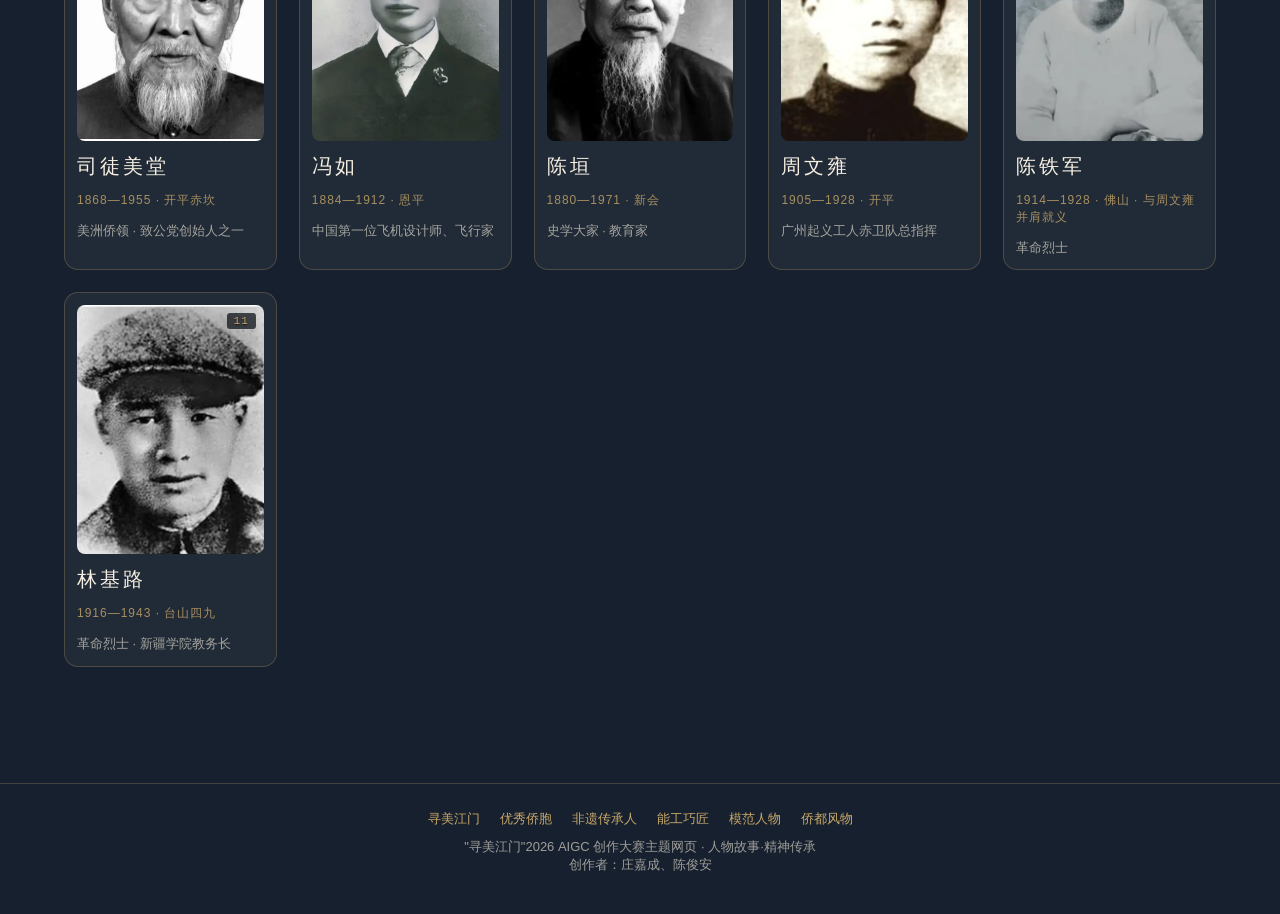
==== commit 1e878404: "更新网页 第1/6批（7 个文件，2026-10-16 23:47）" ====
--- a/index.html
+++ b/index.html
@@ -25,11 +25,11 @@
     <ul>
       <li><a class="nav-link active" href="index.html">首页</a></li>
       <li><a class="nav-link" href="jiangmen.html">寻美江门</a></li>
-      <li><a class="nav-link" href="fengwu.html">侨都风物</a></li>
       <li><a class="nav-link" href="qiaobao.html">优秀侨胞</a></li>
       <li><a class="nav-link" href="feiyi.html">非遗传承人</a></li>
       <li><a class="nav-link" href="gongjiang.html">能工巧匠</a></li>
       <li><a class="nav-link" href="mofan.html">模范人物</a></li>
+      <li><a class="nav-link" href="fengwu.html">侨都风物</a></li>
     </ul>
   </nav>
 
@@ -80,7 +80,7 @@
 
   <footer class="site-footer">
     <div class="foot-nav">
-      <a href="jiangmen.html">寻美江门</a><a href="fengwu.html">侨都风物</a><a href="qiaobao.html">优秀侨胞</a><a href="feiyi.html">非遗传承人</a><a href="gongjiang.html">能工巧匠</a><a href="mofan.html">模范人物</a>
+      <a href="jiangmen.html">寻美江门</a><a href="qiaobao.html">优秀侨胞</a><a href="feiyi.html">非遗传承人</a><a href="gongjiang.html">能工巧匠</a><a href="mofan.html">模范人物</a><a href="fengwu.html">侨都风物</a>
     </div>
     "寻美江门"2026 AIGC 创作大赛主题网页 · 人物故事·精神传承
     <nav> 创作者：庄嘉成、陈俊安</nav>
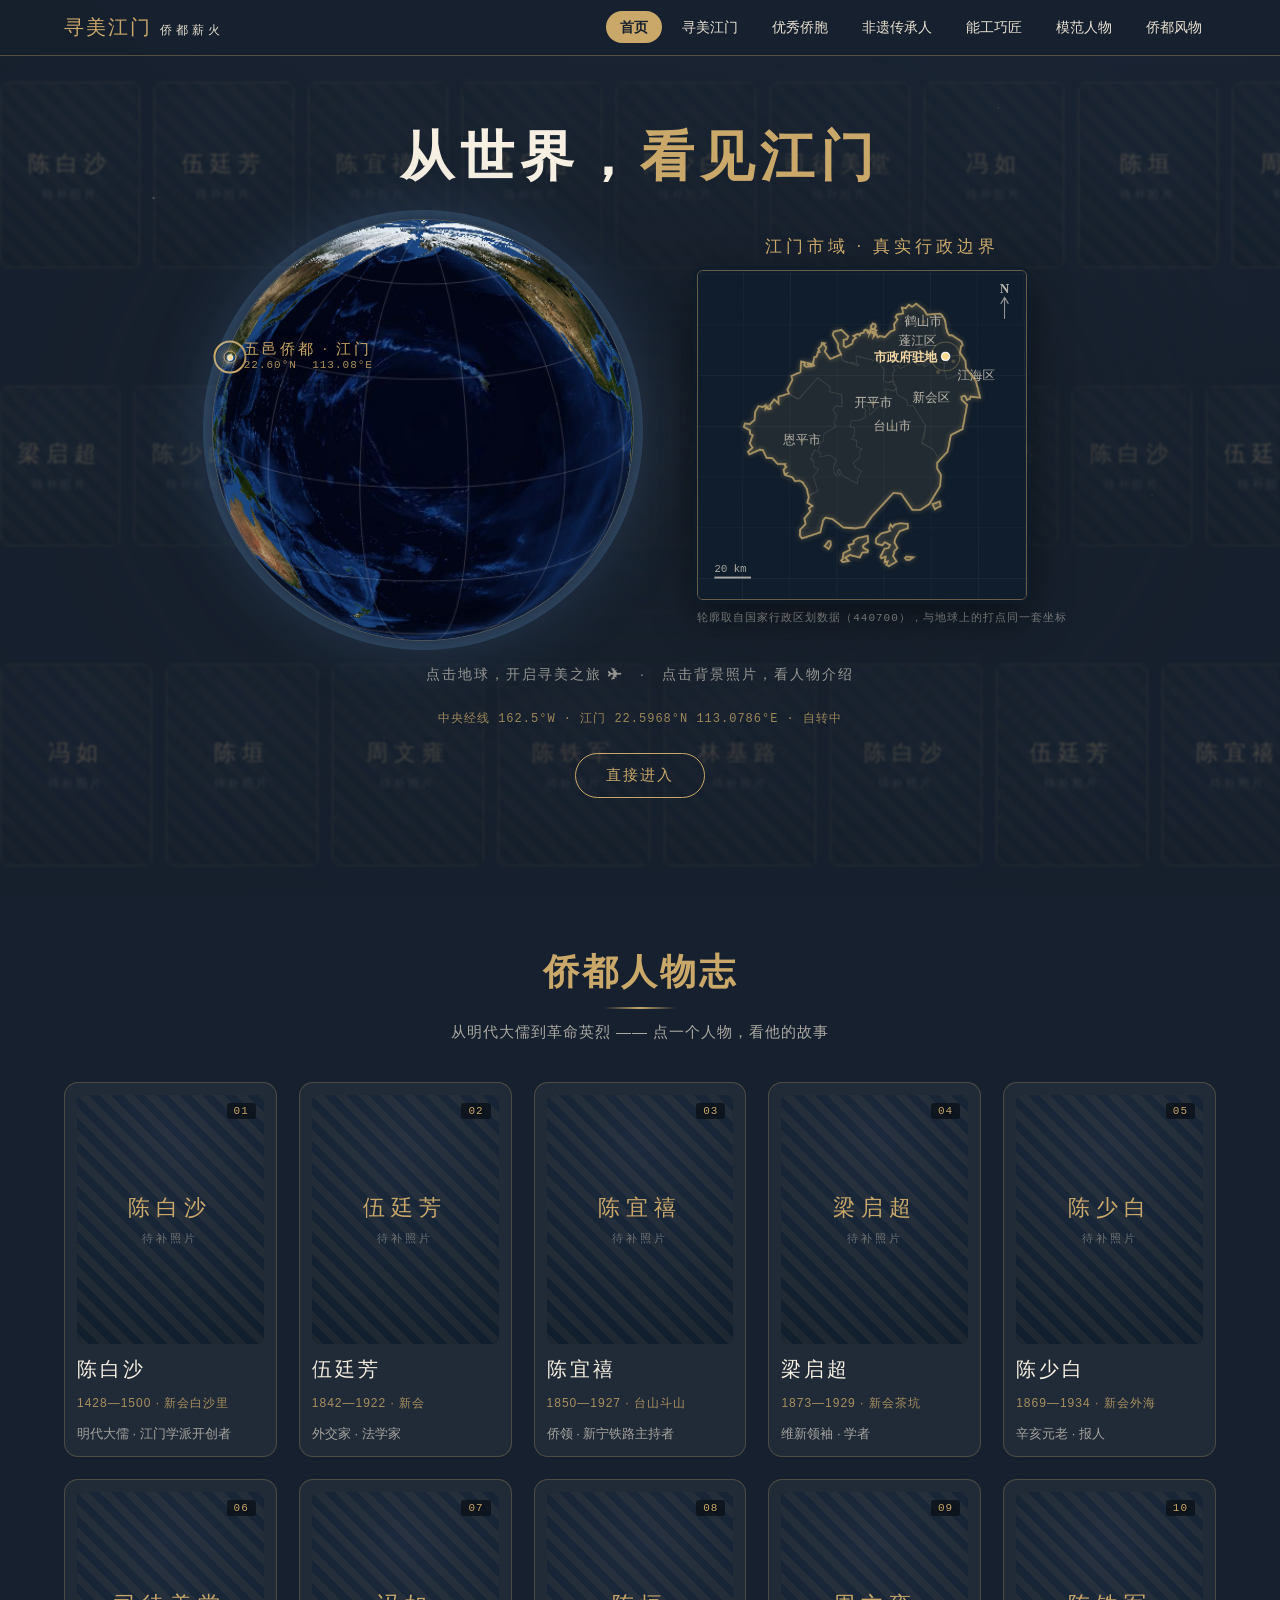
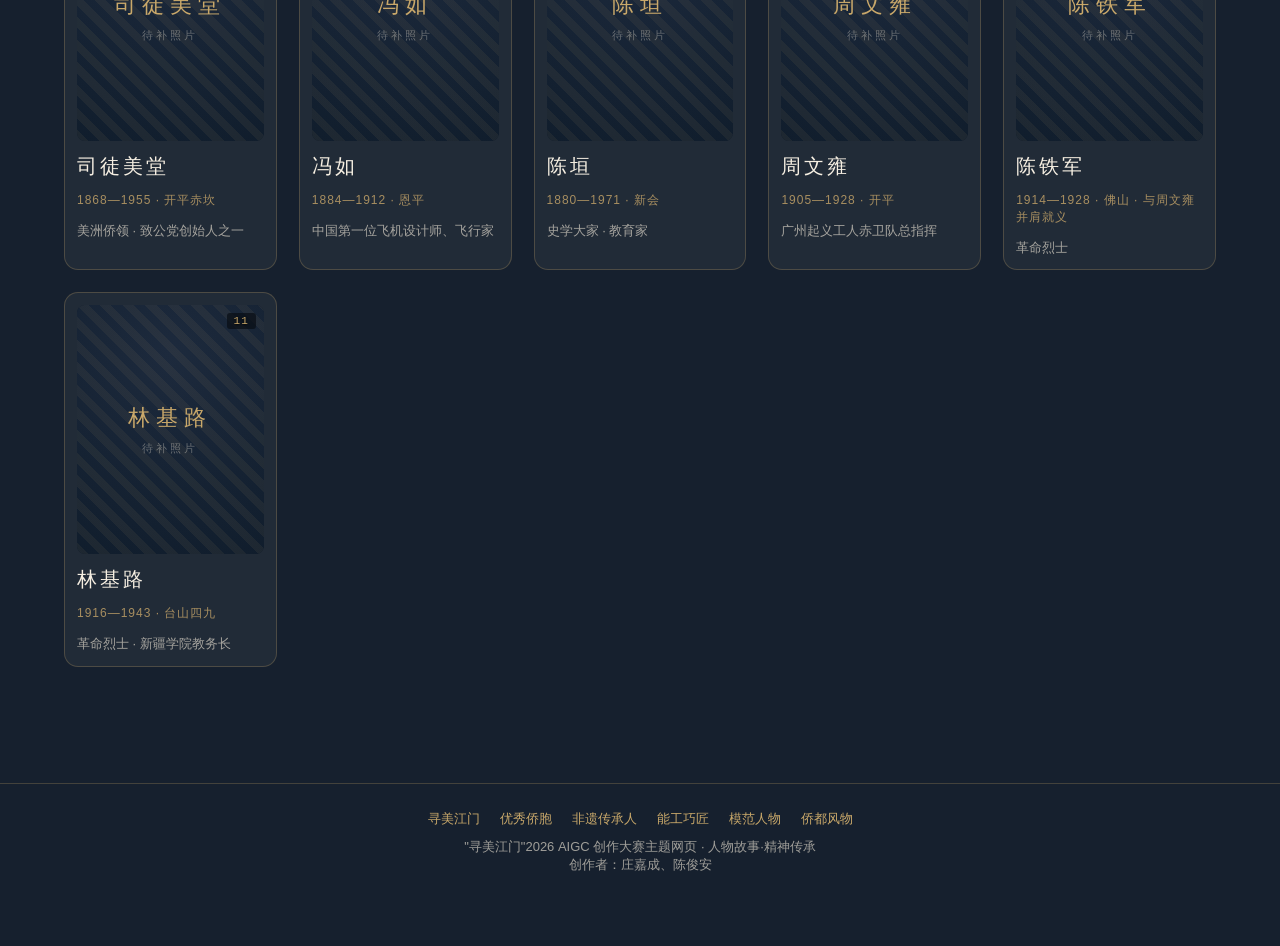
==== commit 5ce40fd6: "更新网页 第1/7批（43 个文件，2026-10-18 22:21）" ====
--- a/index.html
+++ b/index.html
@@ -35,7 +35,7 @@
 
   <!-- ▼ 英雄区：真实经纬度投影的地球，随时间自转，江门按真实坐标打点 -->
   <section class="hero">
-    <!-- 历代名人照片：虚化横铺在地球后面做背景，每张都能点开介绍（照片在 images/heroes/） -->
+    <!-- 历代名人照片：虚化横铺在地球后面做背景，每张都能点开介绍（照片在 images/照片/历代名人/） -->
     <div class="hero-montage" id="heroMontage"></div>
 
     <h1>从世界，<em>看见江门</em></h1>
--- a/css/base.css
+++ b/css/base.css
@@ -58,8 +58,11 @@
 .site-nav a.nav-link.active { background: var(--gold); color: var(--ink); font-weight: 700; }
 
 /* ---------- 4. 页脚 ---------- */
+/* 底下留出 72px 是给 Qoder 那条链接右下角浮动的那枚徽标让位：它 fixed 在 视口底部 14px、高 32px（占掉最下面约 46px），
+   手机上滚到底时"创作者：庄嘉成、陈俊安"这一行正好压在它下面，末尾几个字被盖住看不清。
+   留够这段距离，这行字就永远在徽标上方（GitHub Pages 那条链接没有徽标，多这点空白不影响）。 */
 .site-footer {
-  margin-top: 60px; padding: 26px 5vw 40px;
+  margin-top: 60px; padding: 26px 5vw 72px;
   text-align: center; color: rgba(233, 226, 211, .65); font-size: 13px;
   border-top: 1px solid rgba(201, 168, 106, .25);
 }
@@ -130,7 +133,7 @@
   .section-title { letter-spacing: 2px; }
   .section-sub { font-size: 13.5px; letter-spacing: .5px; margin-bottom: 24px; }
   .btn { padding: 10px 20px; font-size: 14px; letter-spacing: 1px; }
-  .site-footer { margin-top: 30px; padding: 20px 16px 30px; font-size: 12px; }
+  .site-footer { margin-top: 30px; padding: 20px 16px 72px; font-size: 12px; }
   .site-footer .foot-nav a { margin: 0 7px; }
   /* 桌面端才用的左右方向性按钮，手机上排不下，改成竖排 */
   .page-links .btn { display: block; margin: 0 auto 10px !important; max-width: 260px; }
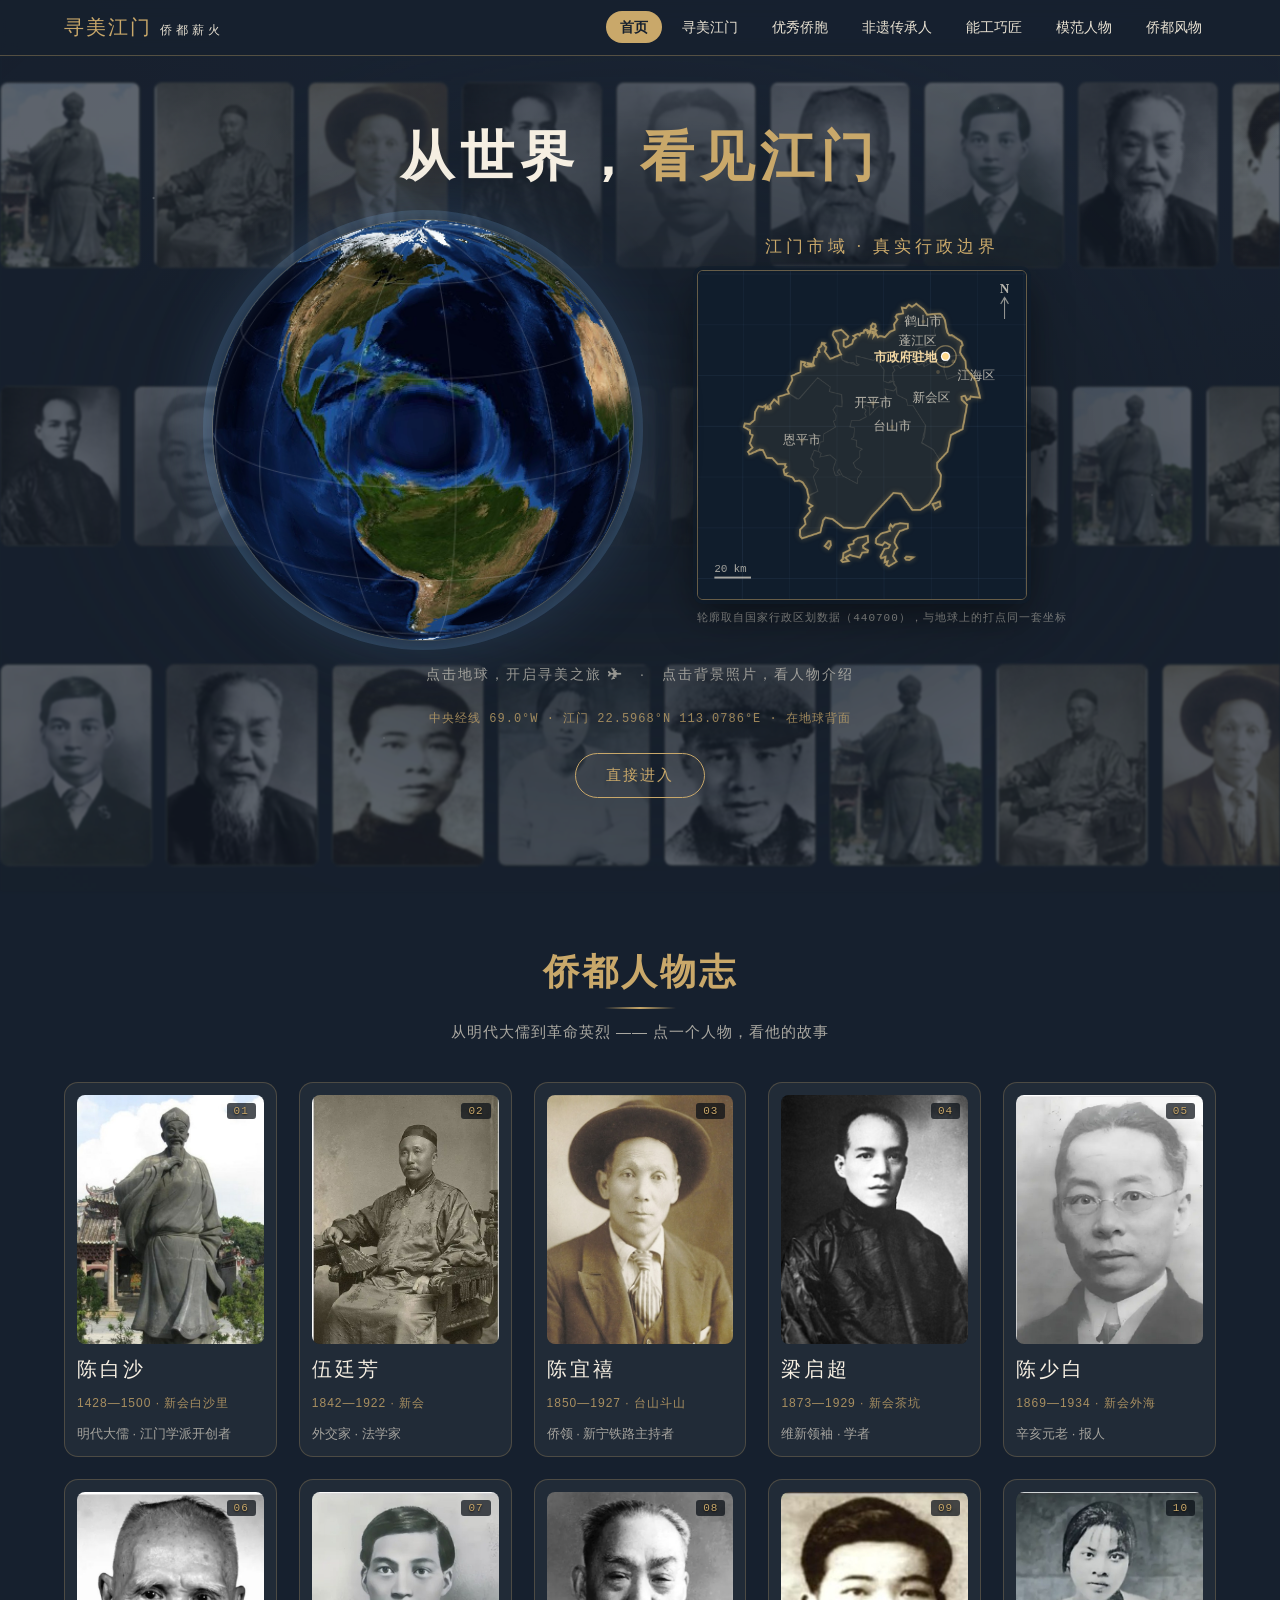
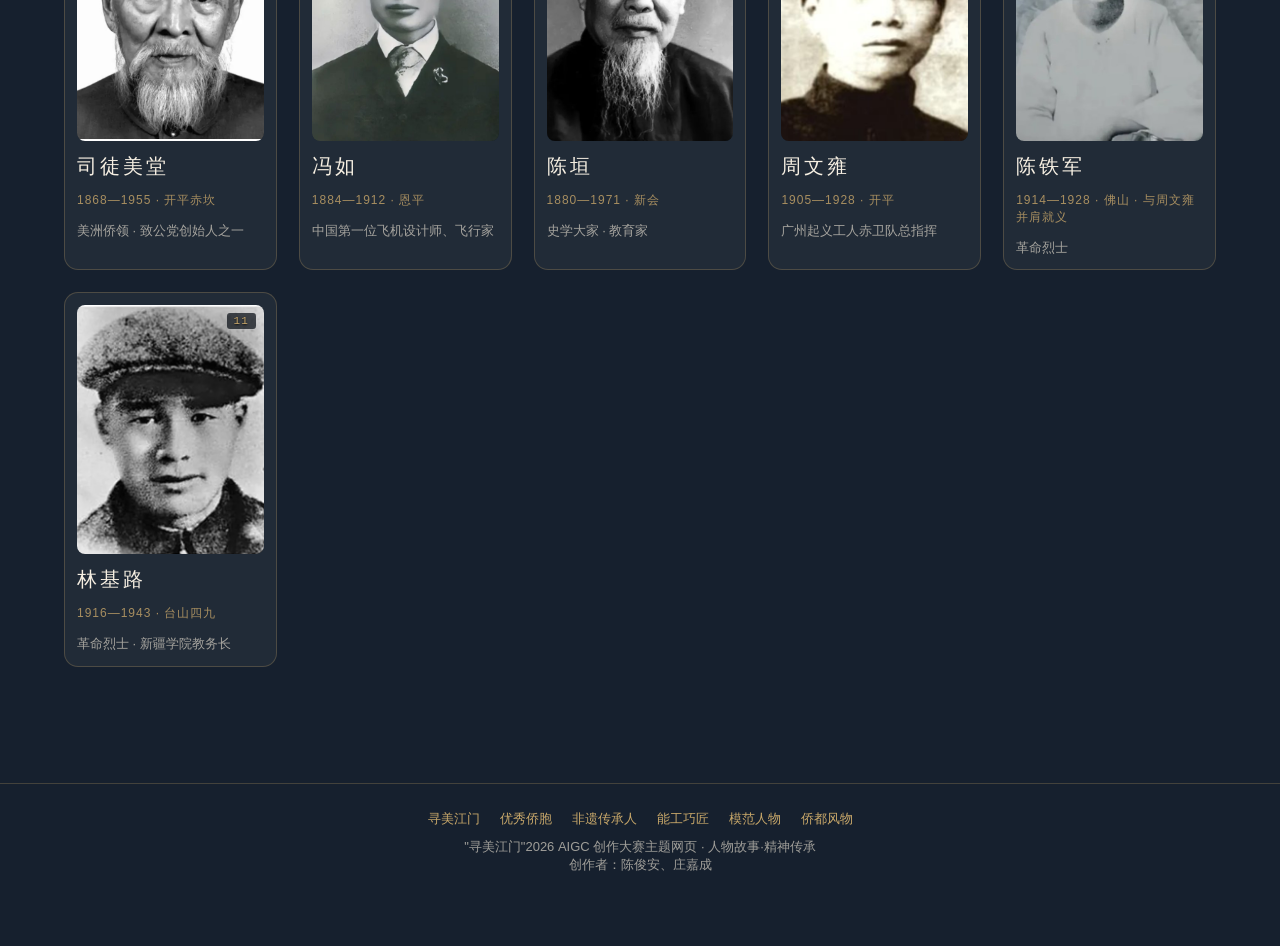
==== commit 4fd2b501: "更新网页 第1/12批（21 个文件，2026-10-22 00:19）" ====
--- a/index.html
+++ b/index.html
@@ -1,10 +1,10 @@
 <!DOCTYPE html>
-    <!-- 
+    <!-- ============================================================
      index.html —— 入口页：随时间自转的真实地球，点击跳转"江门"
      样式：css/base.css + css/globe.css + css/heroes.css
      逻辑：js/jiangmen-boundary.js（边界数据）+ js/globe3d.js（渲染）
            js/heroes.js（历代名人：背景照片墙 + 点击出介绍）
-     -->
+     ============================================================ -->
 <html lang="zh-CN">
 <head>
   <meta charset="UTF-8">
@@ -83,7 +83,7 @@
       <a href="jiangmen.html">寻美江门</a><a href="qiaobao.html">优秀侨胞</a><a href="feiyi.html">非遗传承人</a><a href="gongjiang.html">能工巧匠</a><a href="mofan.html">模范人物</a><a href="fengwu.html">侨都风物</a>
     </div>
     "寻美江门"2026 AIGC 创作大赛主题网页 · 人物故事·精神传承
-    <nav> 创作者：庄嘉成、陈俊安</nav>
+    <nav> 创作者：陈俊安、庄嘉成</nav>
   </footer>
 
   <!-- 顺序不能换：先加载边界数据，再加载渲染脚本 -->
--- a/css/base.css
+++ b/css/base.css
@@ -59,7 +59,7 @@
 
 /* ---------- 4. 页脚 ---------- */
 /* 底下留出 72px 是给 Qoder 那条链接右下角浮动的那枚徽标让位：它 fixed 在 视口底部 14px、高 32px（占掉最下面约 46px），
-   手机上滚到底时"创作者：庄嘉成、陈俊安"这一行正好压在它下面，末尾几个字被盖住看不清。
+   手机上滚到底时"创作者：陈俊安、庄嘉成"这一行正好压在它下面，末尾几个字被盖住看不清。
    留够这段距离，这行字就永远在徽标上方（GitHub Pages 那条链接没有徽标，多这点空白不影响）。 */
 .site-footer {
   margin-top: 60px; padding: 26px 5vw 72px;
--- a/css/heroes.css
+++ b/css/heroes.css
@@ -116,20 +116,6 @@
   letter-spacing: 1px; color: var(--gold);
   background: rgba(9, 14, 21, .72);
   text-shadow: 0 1px 2px rgba(0,0,0,.8);
-}
-
-.hero-wall-note {
-  max-width: 760px; margin: 34px auto 0;
-  padding: 14px 18px;
-  font-size: 12.5px; line-height: 1.8; letter-spacing: .5px;
-  color: rgba(233,226,211,.55);
-  border-left: 2px solid rgba(201,168,106,.5);
-  background: rgba(246,239,226,.04);
-}
-.hero-wall-note code {
-  font-family: ui-monospace, Consolas, monospace;
-  color: var(--gold); background: rgba(201,168,106,.12);
-  padding: 1px 5px; border-radius: 3px;
 }
 
 /* ---------- 4. 点击后弹出的介绍浮层 ---------- */
@@ -207,7 +193,6 @@
   .hero-card .idx { top: 14px; right: 12px; font-size: 10px; }
   .photo-ph b { font-size: 17px; letter-spacing: 3px; }
   .photo-ph span { font-size: 10px; letter-spacing: 2px; }
-  .hero-wall-note { margin-top: 20px; font-size: 11.5px; padding: 10px 12px; }
 
   .hero-modal { padding: 0; }
   .modal-body,
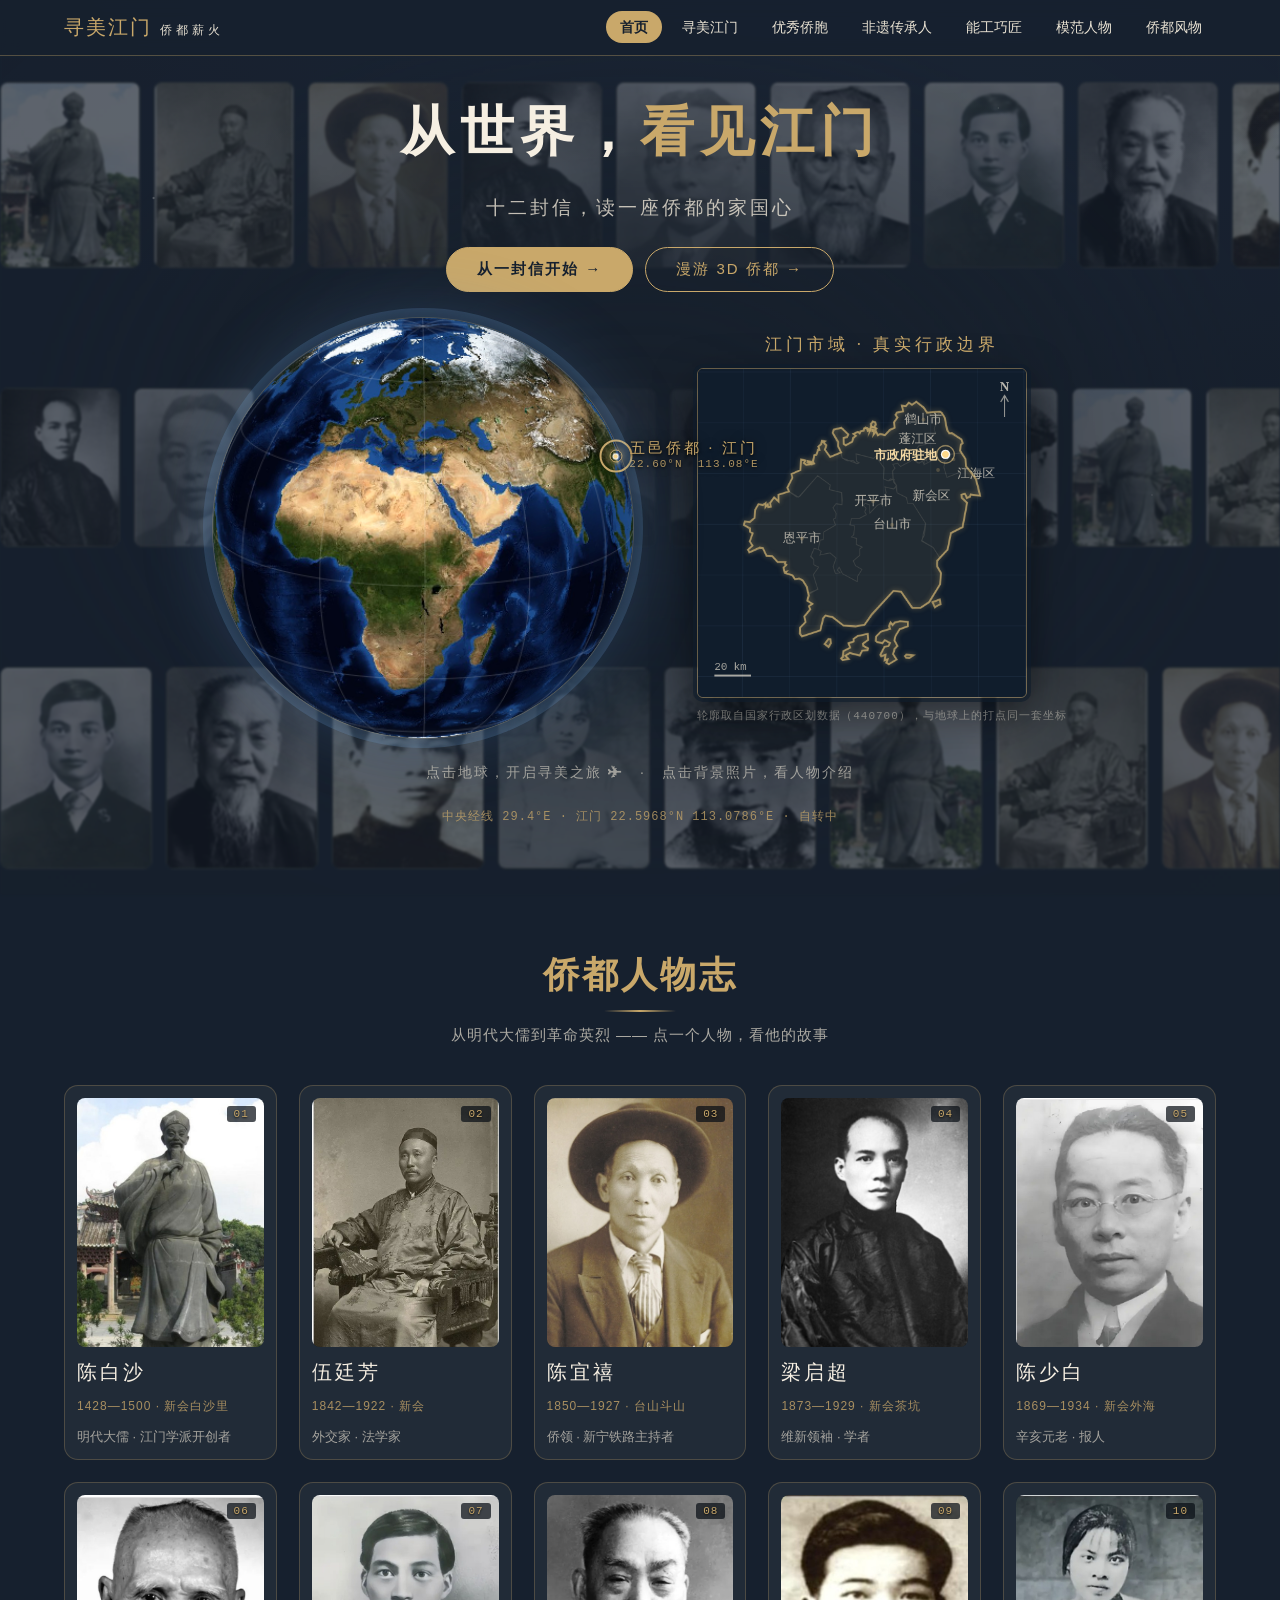
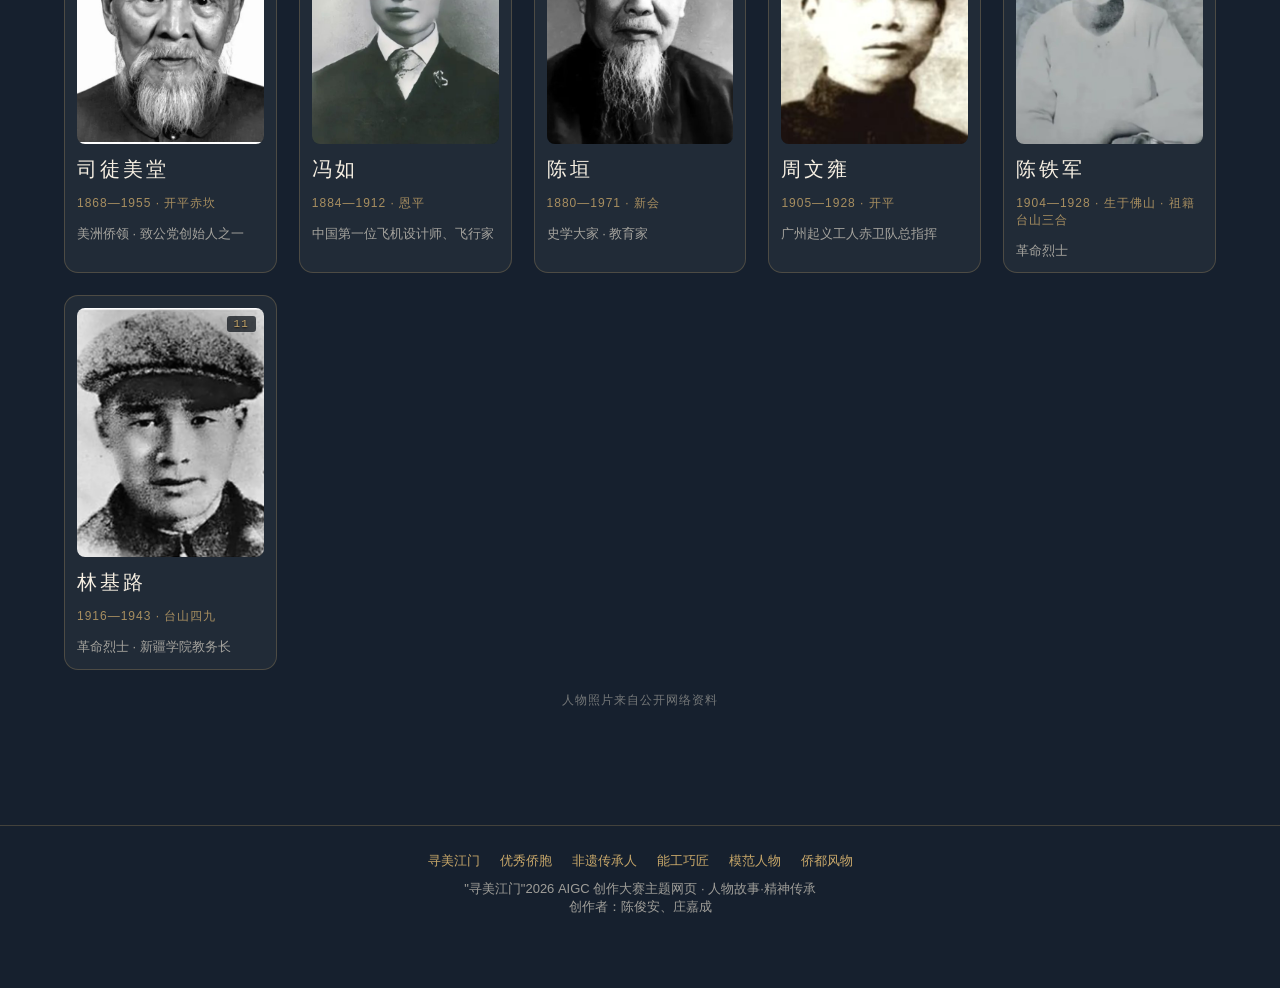
==== commit 1921482b: "更新网页 第1/14批（22 个文件，2026-11-08 11:54）" ====
--- a/index.html
+++ b/index.html
@@ -10,13 +10,34 @@
   <meta charset="UTF-8">
   <meta name="viewport" content="width=device-width, initial-scale=1.0">
   <title>寻美江门 · 侨都薪火 | 首页</title>
+  <!-- 搜索摘要与分享卡片 -->
+  <meta name="description" content="从世界看见江门，走进五邑侨都的人物故事与山海风物。通过互动地球、人物志和主题画卷，认识优秀侨胞、非遗传承人、能工巧匠与模范人物，感受侨都薪火相传。">
+  <meta name="theme-color" content="#16202e">
+  <meta property="og:title" content="寻美江门 · 侨都薪火 | 首页">
+  <meta property="og:description" content="从世界看见江门，走进五邑侨都的人物故事与山海风物。通过互动地球、人物志和主题画卷，认识优秀侨胞、非遗传承人、能工巧匠与模范人物，感受侨都薪火相传。">
+  <meta property="og:type" content="website">
+  <meta property="og:site_name" content="寻美江门 · 侨都薪火">
+  <meta property="og:locale" content="zh_CN">
+  <meta property="og:image" content="https://cheng-ing.github.io/xunmei-jiangmen/images/share-cover.jpg">
+  <meta property="og:image:type" content="image/jpeg">
+  <meta property="og:image:width" content="1200">
+  <meta property="og:image:height" content="630">
+  <meta property="og:image:alt" content="赤坎骑楼老街黄昏插画，上书寻美江门·侨都薪火">
+  <meta name="twitter:card" content="summary_large_image">
+  <meta name="twitter:title" content="寻美江门 · 侨都薪火 | 首页">
+  <meta name="twitter:description" content="从世界看见江门，走进五邑侨都的人物故事与山海风物。通过互动地球、人物志和主题画卷，认识优秀侨胞、非遗传承人、能工巧匠与模范人物，感受侨都薪火相传。">
+  <meta name="twitter:image" content="https://cheng-ing.github.io/xunmei-jiangmen/images/share-cover.jpg">
+  <meta name="twitter:image:alt" content="赤坎骑楼老街黄昏插画，上书寻美江门·侨都薪火">
+  <!-- 站点图标：矢量与 PNG 备用 -->
+  <link rel="icon" href="images/favicon.svg" type="image/svg+xml">
+  <link rel="icon" href="images/favicon.png" type="image/png" sizes="32x32">
   <link rel="stylesheet" href="css/base.css">
   <link rel="stylesheet" href="css/globe.css">
   <link rel="stylesheet" href="css/heroes.css">
 </head>
 <body>
 
-<!-- 星空背景装饰（可删） -->
+<!-- 星空背景装饰 -->
   <div class="starfield"></div>
 
   <!-- ▼ 顶部导航：全站每个页面都放同一份，当前页链接加 .active -->
@@ -39,6 +60,14 @@
     <div class="hero-montage" id="heroMontage"></div>
 
     <h1>从世界，<em>看见江门</em></h1>
+    <!-- 一句话说明这站讲什么：四个题材、十二封信、一条侨都精神线索 -->
+    <p class="hero-lead">十二封信，读一座侨都的家国心</p>
+
+    <!-- 主入口：从第一封信开始读；想先逛江门的走 3D 沙盘。放在地球上方，首屏就能看到。 -->
+    <div class="hero-cta">
+      <a class="btn primary" href="qiaobao.html">从一封信开始 →</a>
+      <a class="btn" href="jiangmen.html#city3d">漫游 3D 侨都 →</a>
+    </div>
 
     <!-- 左：旋转地球　右：江门真实行政边界详图（两块画布由 globe3d.js 同步绘制） -->
     <div class="stage-row">
@@ -60,7 +89,6 @@
     <p class="hint">点击地球，开启寻美之旅 ✈　·　点击背景照片，看人物介绍</p>
     <!-- 实时读数：当前中央经线 / 江门是否正对镜头 -->
     <p class="readout" id="readout">正在载入地球影像…</p>
-    <a class="btn" href="jiangmen.html">直接进入</a>
   </section>
 
   <!-- ▼ 英雄墙：江门历代名人，卡片由 js/heroes.js 的 HEROES 数组生成，点一下弹出介绍 -->
@@ -69,7 +97,8 @@
     <div class="title-ornament"></div>
     <p class="section-sub">从明代大儒到革命英烈 —— 点一个人物，看他的故事</p>
     <div class="hero-wall-grid" id="heroWall"></div>
-
+    <!-- 11 位名人的照片取自公开网络资料，统一在照片墙下方说明，卡片上不再逐张标注 -->
+    <p class="photo-source-note">人物照片来自公开网络资料</p>
   </section>
 
   <!-- ▼ 介绍浮层：内容由 heroes.js 注入，这里只放骨架（默认 hidden） -->
--- a/css/globe.css
+++ b/css/globe.css
@@ -10,11 +10,17 @@
   display: flex; flex-direction: column; align-items: center; justify-content: center;
   gap: 26px; padding: 40px 5vw 70px; text-align: center;
 }
-.hero h1 {
-  font-family: var(--font-title); font-size: clamp(30px, 5vw, 54px);
-  letter-spacing: 6px; color: var(--paper);
+.hero h1 { font-family: var(--font-title); font-size: clamp(30px, 5vw, 54px); letter-spacing: 6px; color: var(--paper); }
+.hero h1 em { font-style: normal; color: var(--gold); }
+/* 标题下的一句话主张：告诉第一次来的人这站在讲什么 */
+.hero .hero-lead {
+  font-family: var(--font-title); font-size: clamp(15px, 1.9vw, 19px);
+  letter-spacing: 3px; color: rgba(233, 226, 211, .82);
 }
-.hero h1 em { font-style: normal; color: var(--gold); }
+/* 首屏按钮组：第一个填色，作为"从一封信开始"的主入口 */
+.hero-cta { display: flex; flex-wrap: wrap; justify-content: center; gap: 12px; }
+.hero-cta .btn.primary { background: var(--gold); color: var(--ink); font-weight: 700; }
+.hero-cta .btn.primary:hover { background: #e2c78e; }
 .hero .hint { color: rgba(233, 226, 211, .6); font-size: 14px; letter-spacing: 2px; }
 /* 地球下方的小字读数：当前中央经线与江门是否可见，由 globe3d.js 写入 */
 .hero .readout {
@@ -22,7 +28,7 @@
   font-family: ui-monospace, Consolas, monospace;
 }
 
-/* ---------- 2. 星空点缀（纯装饰，可整块删除） ---------- */
+/* ---------- 2. 星空点缀 ---------- */
 .starfield { position: fixed; inset: 0; z-index: -1; pointer-events: none;
   background-image:
     radial-gradient(1.6px 1.6px at 12% 22%, rgba(255,255,255,.5), transparent),
@@ -118,6 +124,7 @@
 @media (max-width: 720px) {
   .hero { min-height: 0; gap: 16px; padding: 20px 14px 34px; }
   .hero h1 { font-size: 26px; letter-spacing: 3px; }
+  .hero .hero-lead { font-size: 13px; letter-spacing: 1.5px; }
   .hero .hint { font-size: 12.5px; letter-spacing: 1px; }
   .hero .readout { font-size: 11px; }
   .stage-row { gap: 20px; }
--- a/css/heroes.css
+++ b/css/heroes.css
@@ -84,6 +84,11 @@
   grid-template-columns: repeat(auto-fill, minmax(178px, 1fr));
   gap: clamp(14px, 2vw, 22px);
   max-width: 1180px; margin: 0 auto;
+}
+/* 照片墙下方的小字来源说明 */
+.photo-source-note {
+  margin: 22px auto 0; text-align: center;
+  font-size: 12px; letter-spacing: 1px; color: rgba(233, 226, 211, .45);
 }
 .hero-card {
   position: relative;                /* 给右上角的序号做定位父级 */
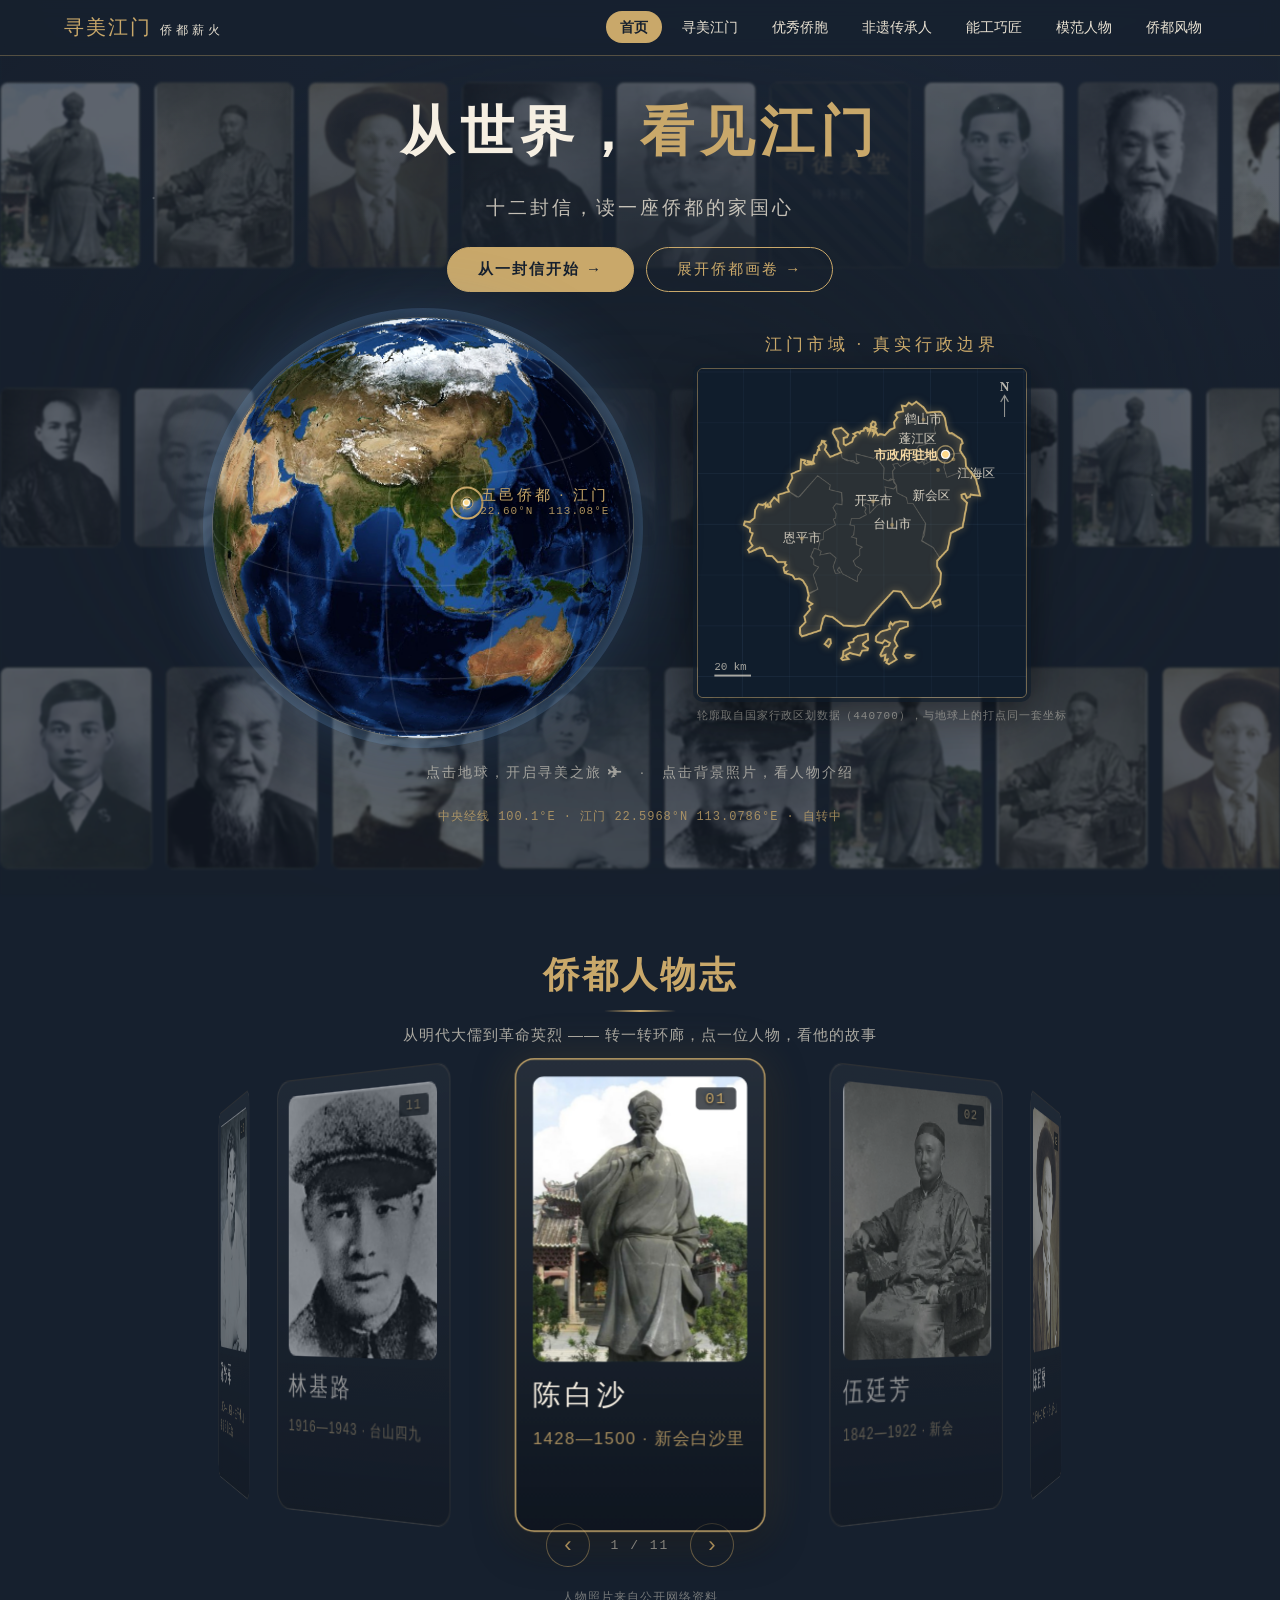
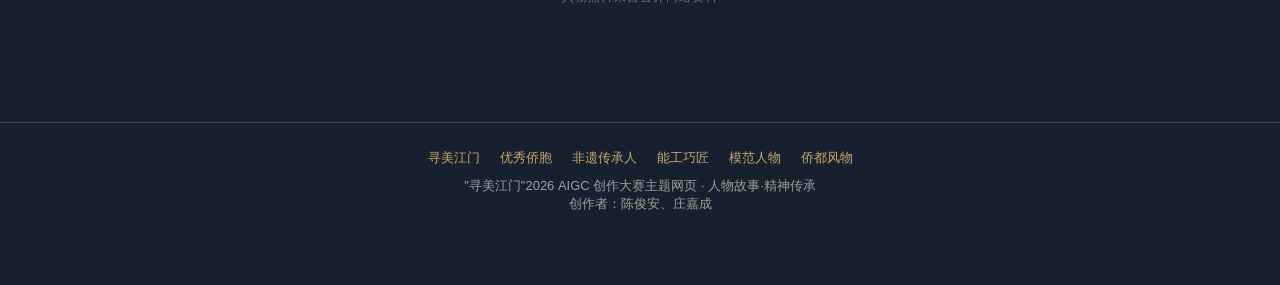
==== commit baf1ded4: "更新网页 第1/14批（8 个文件，2026-11-17 22:33）" ====
--- a/index.html
+++ b/index.html
@@ -3,7 +3,7 @@
      index.html —— 入口页：随时间自转的真实地球，点击跳转"江门"
      样式：css/base.css + css/globe.css + css/heroes.css
      逻辑：js/jiangmen-boundary.js（边界数据）+ js/globe3d.js（渲染）
-           js/heroes.js（历代名人：背景照片墙 + 点击出介绍）
+           js/heroes.js（历代名人：背景照片带 + 3D 环廊 + 点击出介绍）
      ============================================================ -->
 <html lang="zh-CN">
 <head>
@@ -63,10 +63,10 @@
     <!-- 一句话说明这站讲什么：四个题材、十二封信、一条侨都精神线索 -->
     <p class="hero-lead">十二封信，读一座侨都的家国心</p>
 
-    <!-- 主入口：从第一封信开始读；想先逛江门的走 3D 沙盘。放在地球上方，首屏就能看到。 -->
+    <!-- 主入口：从第一封信开始读；想先看画卷与风物的走进江门总览页。放在地球上方，首屏就能看到。 -->
     <div class="hero-cta">
       <a class="btn primary" href="qiaobao.html">从一封信开始 →</a>
-      <a class="btn" href="jiangmen.html#city3d">漫游 3D 侨都 →</a>
+      <a class="btn" href="jiangmen.html">展开侨都画卷 →</a>
     </div>
 
     <!-- 左：旋转地球　右：江门真实行政边界详图（两块画布由 globe3d.js 同步绘制） -->
@@ -91,13 +91,20 @@
     <p class="readout" id="readout">正在载入地球影像…</p>
   </section>
 
-  <!-- ▼ 英雄墙：江门历代名人，卡片由 js/heroes.js 的 HEROES 数组生成，点一下弹出介绍 -->
+  <!-- ▼ 3D 人物环廊：卡片由 js/heroes.js 的 HEROES 数组生成，拖动或按钮旋转，点卡片弹出介绍 -->
   <section class="section" id="heroes">
     <h2 class="section-title">侨都人物志</h2>
     <div class="title-ornament"></div>
-    <p class="section-sub">从明代大儒到革命英烈 —— 点一个人物，看他的故事</p>
-    <div class="hero-wall-grid" id="heroWall"></div>
-    <!-- 11 位名人的照片取自公开网络资料，统一在照片墙下方说明，卡片上不再逐张标注 -->
+    <p class="section-sub">从明代大儒到革命英烈 —— 转一转环廊，点一位人物，看他的故事</p>
+    <div class="ring-stage" id="ringStage" tabindex="0" role="group" aria-label="3D 人物环廊，左右方向键旋转，点人物看介绍">
+      <div class="ring" id="heroRing"></div>
+    </div>
+    <div class="ring-nav">
+      <button class="ring-btn" id="ringPrev" type="button" aria-label="上一位人物">‹</button>
+      <span class="ring-count" id="ringCount" aria-live="polite"></span>
+      <button class="ring-btn" id="ringNext" type="button" aria-label="下一位人物">›</button>
+    </div>
+    <!-- 11 位名人的照片取自公开网络资料，统一在环廊下方说明，卡片上不再逐张标注 -->
     <p class="photo-source-note">人物照片来自公开网络资料</p>
   </section>
 
--- a/css/heroes.css
+++ b/css/heroes.css
@@ -1,5 +1,5 @@
 /* ============================================================
-   heroes.css —— 首页"江门历代名人"：背景照片带 + 英雄墙 + 点击弹介绍
+   heroes.css —— 首页"江门历代名人"：背景照片带 + 3D 环廊 + 点击弹介绍
    数据与文案在 js/heroes.js（改人名/介绍只动那里），本文件只管外观。
    配色全部沿用 css/base.css 里的 :root 变量。
    ============================================================ */
@@ -78,49 +78,91 @@
     rgba(22,32,46,.95) 0%, rgba(22,32,46,.66) 34%, rgba(22,32,46,.32) 68%, rgba(22,32,46,.34) 100%);
 }
 
-/* ---------- 3. 英雄墙：首页下方的人物卡片区 ---------- */
-.hero-wall-grid {
-  display: grid;
-  grid-template-columns: repeat(auto-fill, minmax(178px, 1fr));
-  gap: clamp(14px, 2vw, 22px);
-  max-width: 1180px; margin: 0 auto;
-}
-/* 照片墙下方的小字来源说明 */
-.photo-source-note {
-  margin: 22px auto 0; text-align: center;
-  font-size: 12px; letter-spacing: 1px; color: rgba(233, 226, 211, .45);
-}
-.hero-card {
-  position: relative;                /* 给右上角的序号做定位父级 */
-  display: flex; flex-direction: column; gap: 12px;
-  padding: 12px; text-align: left; color: var(--text-light);
-  background: rgba(246,239,226,.05);
+/* ---------- 3. 3D 环廊：11 位名人围成一圈，可拖动旋转 ----------
+   舞台只管透视和高度；真正转的是 .ring；每张 .ring-card 的
+   rotateY/translateZ 由 js/heroes.js 按等分角写在行内样式里。
+   半径是算出来的（--ring-r），卡片宽度改这里、半径跟着自动变。 */
+.ring-stage {
+  position: relative;
+  height: 420px;
+  max-width: 1180px; margin: 6px auto 0;
+  perspective: 1400px;
+  cursor: grab; touch-action: pan-y;   /* 横拖归环廊，竖拖留给页面滚动 */
+  outline: none;
+  /* 侧后方卡片经 3D 投影会探出舞台（390 宽屏实测多出 80px 横向滚动条），
+     左右裁掉；clip 比 hidden 好，不会把舞台变成滚动容器。 */
+  overflow-x: clip;
+}
+.ring-stage:active { cursor: grabbing; }
+.ring-stage:focus-visible { box-shadow: 0 0 0 2px var(--gold); border-radius: var(--radius); }
+.ring {
+  position: absolute; left: 50%; top: 50%;
+  width: 0; height: 0;
+  transform-style: preserve-3d;
+  transition: transform .6s cubic-bezier(.22,.8,.3,1);
+}
+/* 舞台被按住跟手转时，环不能有过渡，否则会"拽不动"：
+   js 拖动开始时给舞台加 .dragging，松手摘掉。 */
+.ring-stage.dragging .ring { transition: none; }
+.ring-card {
+  position: absolute;
+  left: -90px; top: -170px;      /* 180×340 卡片的中心对中环心 */
+  width: 180px; height: 340px;
+  transform-style: preserve-3d;
+}
+.ring-face {
+  position: relative;               /* 给右上角序号牌做定位父级 */
+  display: flex; flex-direction: column; gap: 10px;
+  width: 100%; height: 100%; padding: 12px; text-align: left;
+  color: var(--text-light);
+  background: linear-gradient(180deg, rgba(246,239,226,.07), rgba(9,14,21,.55));
   border: 1px solid rgba(201,168,106,.26);
   border-radius: var(--radius);
-  transition: transform .3s, border-color .3s, background .3s, box-shadow .3s;
-}
-.hero-card:hover,
-.hero-card:focus-visible {
-  transform: translateY(-6px);
+  backface-visibility: hidden;    /* 转到背面就藏起，环廊看着干净 */
+  opacity: .55; filter: saturate(.7);
+  transition: opacity .35s, filter .35s, border-color .35s, box-shadow .35s;
+}
+.ring-card.is-front .ring-face {
+  opacity: 1; filter: none;
   border-color: var(--gold);
-  background: rgba(201,168,106,.1);
-  box-shadow: var(--shadow);
-  outline: none;
-}
-.hero-card h3 {
+  box-shadow: var(--shadow), 0 0 34px rgba(201,168,106,.18);
+}
+.ring-face:hover, .ring-face:focus-visible { outline: none; border-color: var(--gold); }
+.ring-face h3 {
   font-family: var(--font-title); font-size: 20px; font-weight: 400;
   letter-spacing: 3px; color: var(--paper);
 }
-.hero-card .meta { font-size: 12px; letter-spacing: 1px; color: rgba(201,168,106,.8); }
-.hero-card .role { font-size: 13px; line-height: 1.5; color: rgba(233,226,211,.66); }
+.ring-face .meta { font-size: 12px; letter-spacing: 1px; color: rgba(201,168,106,.8); }
 /* 序号做成照片右上角的小牌，像展签 */
-.hero-card .idx {
+.ring-face .idx {
   position: absolute; top: 20px; right: 20px; z-index: 2;
   padding: 2px 7px; border-radius: 3px;
   font-family: ui-monospace, Consolas, monospace; font-size: 11px;
   letter-spacing: 1px; color: var(--gold);
   background: rgba(9, 14, 21, .72);
   text-shadow: 0 1px 2px rgba(0,0,0,.8);
+}
+/* 环廊下方：左右转按钮 + 计数 */
+.ring-nav {
+  display: flex; align-items: center; justify-content: center; gap: 18px;
+  margin-top: 18px;
+}
+.ring-btn {
+  width: 44px; height: 44px; border-radius: 50%;
+  font-size: 22px; line-height: 1; color: var(--gold);
+  background: rgba(22,32,46,.8); border: 1px solid rgba(201,168,106,.5);
+  transition: background .25s, color .25s;
+}
+.ring-btn:hover { background: var(--gold); color: var(--ink); }
+.ring-count {
+  min-width: 64px; text-align: center;
+  font-family: ui-monospace, Consolas, monospace;
+  font-size: 13px; letter-spacing: 2px; color: rgba(233,226,211,.65);
+}
+/* 环廊下方的小字来源说明 */
+.photo-source-note {
+  margin: 22px auto 0; text-align: center;
+  font-size: 12px; letter-spacing: 1px; color: rgba(233, 226, 211, .45);
 }
 
 /* ---------- 4. 点击后弹出的介绍浮层 ---------- */
@@ -176,10 +218,10 @@
 .modal-close:hover { background: var(--gold); color: var(--ink); }
 body.modal-open { overflow: hidden; }   /* 弹出时锁住页面滚动 */
 
-/* ---------- 5. 移动端（≤720px）：卡片排密一点、弹层做成整屏抽屉 ----------
-   实测依据（390×844）：原来 minmax(142px) 只排得下 2 列，一张卡 161×339，
-   11 位名人要滚 6 屏半；弹层居中浮在 638px 高，四周留黑边，手机上像半个窗体。
-   这里改成 3 列小卡（身份那一行藏掉，点开在弹层里还在），弹层直接铺满整屏。 */
+/* ---------- 5. 移动端（≤720px）：环廊整体缩小，弹层做成整屏抽屉 ----------
+   实测依据（390×844）：桌面那套 180×340 卡片、420 高舞台在手机上
+   会顶出横向滚动条，正位卡片也只露半张。这里卡片缩到 118×236、
+   舞台 300 高，半径由 js 按卡片实宽重算，不用在这里改数值。 */
 @media (max-width: 720px) {
   .hero-montage { filter: blur(1.2px) saturate(.6); padding: 14px 0; }
   .montage-cell { opacity: .28; width: 76px; }
@@ -187,17 +229,16 @@
   .montage-row:nth-child(3) .montage-cell { width: 82px; }
   .montage-track { gap: 10px; }
 
-  .hero-wall-grid {
-    grid-template-columns: repeat(auto-fill, minmax(104px, 1fr));
-    gap: 12px;
-  }
-  .hero-card { padding: 8px; gap: 8px; }
-  .hero-card h3 { font-size: 16px; letter-spacing: 1px; }
-  .hero-card .meta { font-size: 11px; }
-  .hero-card .role { display: none; }        /* 小卡放不下身份行，弹层里有 */
-  .hero-card .idx { top: 14px; right: 12px; font-size: 10px; }
+  .ring-stage { height: 300px; perspective: 900px; }
+  .ring-card { left: -59px; top: -118px; width: 118px; height: 236px; }
+  .ring-face { padding: 8px; gap: 7px; }
+  .ring-face h3 { font-size: 16px; letter-spacing: 1px; }
+  .ring-face .meta { font-size: 10.5px; letter-spacing: 0; }
+  .ring-face .idx { top: 14px; right: 12px; font-size: 10px; }
   .photo-ph b { font-size: 17px; letter-spacing: 3px; }
   .photo-ph span { font-size: 10px; letter-spacing: 2px; }
+  .ring-nav { margin-top: 12px; gap: 14px; }
+  .ring-btn { width: 52px; height: 52px; }   /* 手指好按 */
 
   .hero-modal { padding: 0; }
   .modal-body,
@@ -216,7 +257,7 @@
 /* ---------- 6. 无障碍：系统设置了"减少动效"时，背景不再横移 ---------- */
 @media (prefers-reduced-motion: reduce) {
   .montage-track { animation: none; }
-  .hero-card, .montage-cell { transition: none; }
+  .ring, .ring-face { transition: none; }
 }
 
 /* ---------- 7. 常用调整 ----------
@@ -225,6 +266,7 @@
    · 背景清晰度     → .hero-montage 的 filter: blur()；浓淡 → .montage-cell 的 opacity
    · 每行照片大小   → .montage-row:nth-child(n) .montage-cell 的 width
    · 中间那层纱的深浅 → .hero-montage::after 的 rgba 数值
-   · 每行卡片多窄   → .hero-wall-grid 的 minmax() 第一个值
+   · 环廊卡片大小   → .ring-card 的 width/height（left/top 要同步改成负半宽/半高）
+   · 舞台高度/透视 → .ring-stage 的 height / perspective
    · 弹层宽度/最高  → .modal-body 的 width 与 max-height
    ==================================================== */
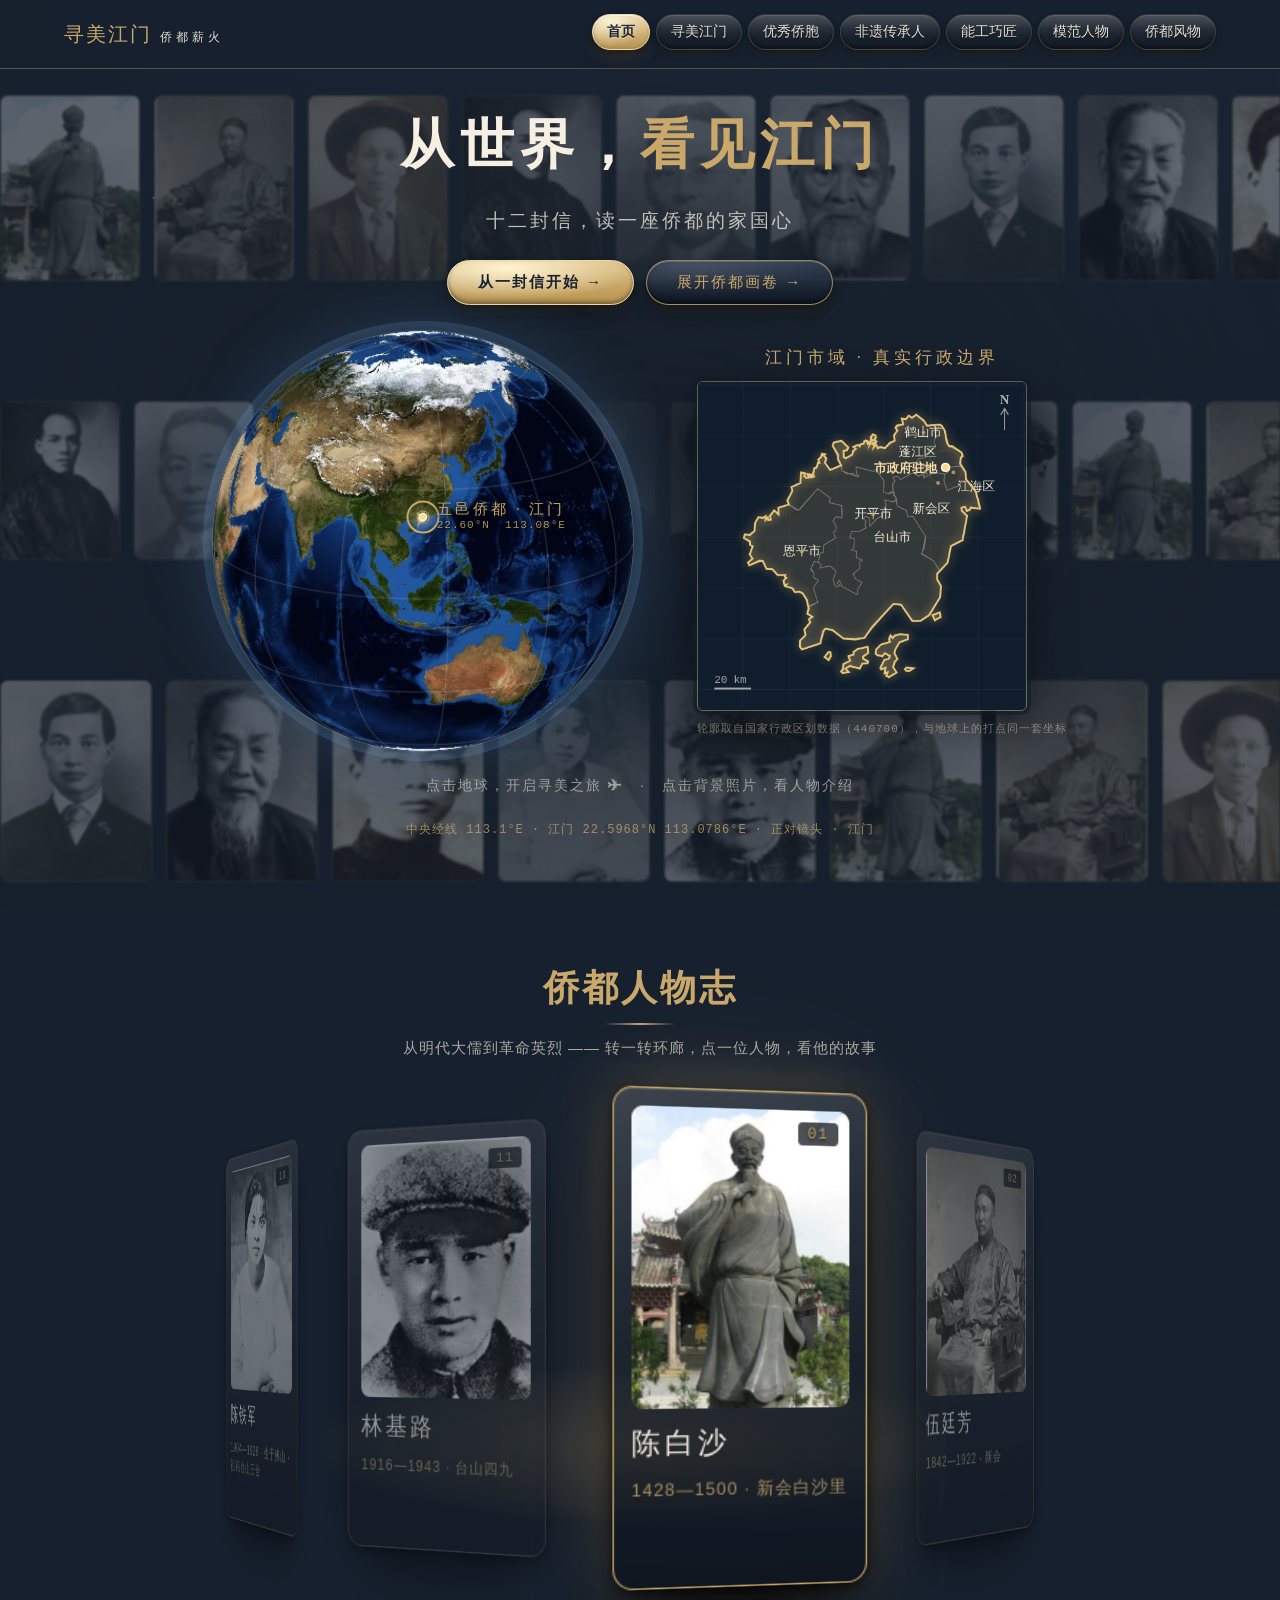
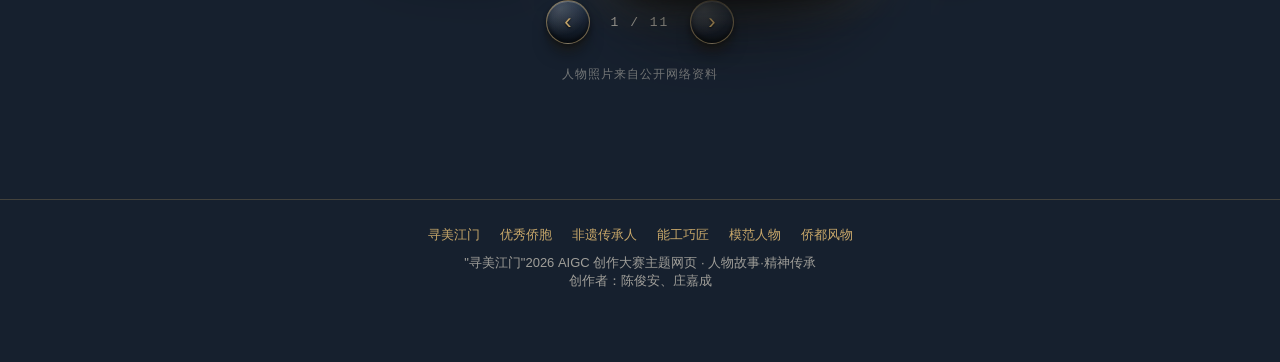
==== commit cd24a853: "更新网页 第1/14批（2 个文件，2026-11-19 11:20）" ====
--- a/index.html
+++ b/index.html
@@ -63,9 +63,9 @@
     <!-- 一句话说明这站讲什么：四个题材、十二封信、一条侨都精神线索 -->
     <p class="hero-lead">十二封信，读一座侨都的家国心</p>
 
-    <!-- 主入口：从第一封信开始读；想先看画卷与风物的走进江门总览页。放在地球上方，首屏就能看到。 -->
+    <!-- 拆信入口直达江门寄语信封区，画卷入口从江门总览页顶部开始。 -->
     <div class="hero-cta">
-      <a class="btn primary" href="qiaobao.html">从一封信开始 →</a>
+      <a class="btn primary" href="jiangmen.html#letters">从一封信开始 →</a>
       <a class="btn" href="jiangmen.html">展开侨都画卷 →</a>
     </div>
 
--- a/css/base.css
+++ b/css/base.css
@@ -21,7 +21,7 @@
 
 /* ---------- 2. 基础重置 ---------- */
 * { margin: 0; padding: 0; box-sizing: border-box; }
-html { scroll-behavior: smooth; }
+html { scroll-behavior: smooth; -webkit-tap-highlight-color: transparent; }  /* 手机点按不闪系统灰块，反馈统一走下面的按下效果 */
 body {
   font-family: var(--font-body);
   color: var(--text);
@@ -49,13 +49,98 @@
 .site-nav .brand small { font-size: 12px; color: var(--text-light); letter-spacing: 4px; margin-left: 8px; }
 .site-nav ul { display: flex; gap: 6px; list-style: none; flex-wrap: wrap; }
 .site-nav a.nav-link {
+  display: inline-block;
+  position: relative;
+  overflow: hidden;                /* 扫光只在这一颗胶囊里走，不溅到隔壁 */
   padding: 8px 14px; border-radius: 999px;
   color: var(--text-light); font-size: 14px;
-  transition: background .25s, color .25s;
-}
-.site-nav a.nav-link:hover { background: rgba(201, 168, 106, .18); }
+  /* 与环廊按钮同一套立体做法：顶面高光、底缘内阴影、落两层投影，
+     字再压一道浅投影，像刻在实体标签上 */
+  background: linear-gradient(180deg, rgba(246, 239, 226, .08), rgba(9, 14, 21, .35));
+  border: 1px solid rgba(201, 168, 106, .22);
+  box-shadow:
+    inset 0 1px 0 rgba(255, 246, 228, .12),
+    inset 0 -2px 3px rgba(0, 0, 0, .35),
+    0 2px 4px rgba(0, 0, 0, .35),
+    0 6px 12px -6px rgba(0, 0, 0, .55),
+    0 8px 12px -9px rgba(201, 168, 106, .3);
+  text-shadow: 0 1px 1px rgba(0, 0, 0, .6);
+  transition: background .25s, color .25s, border-color .25s,
+              box-shadow .25s, transform .26s cubic-bezier(.2, .8, .25, 1);
+}
+/* 灯照在标签顶部的反光带 */
+.site-nav a.nav-link::before {
+  content: ""; position: absolute; inset: 0;
+  border-radius: inherit; pointer-events: none;
+  background: linear-gradient(180deg, rgba(255, 250, 238, .16), rgba(255, 250, 238, .03) 42%, transparent 62%);
+}
+/* 悬停时一道斜光扫过，像展厅射灯掠过铭牌 */
+.site-nav a.nav-link::after {
+  content: ""; position: absolute; top: -40%; bottom: -40%; left: -65%;
+  width: 42%;
+  background: linear-gradient(105deg, transparent, rgba(255, 248, 226, .4), transparent);
+  transform: skewX(-18deg);
+  opacity: 0; pointer-events: none;
+}
+.site-nav a.nav-link:hover::after,
+.site-nav a.nav-link:focus-visible::after { animation: sheen .8s ease-out; }
+@keyframes sheen {
+  0%   { opacity: 0; transform: translateX(0) skewX(-18deg); }
+  12%  { opacity: 1; }
+  100% { opacity: 0; transform: translateX(400%) skewX(-18deg); }
+}
+.site-nav a.nav-link:hover {
+  color: var(--paper);
+  border-color: rgba(201, 168, 106, .6);
+  background:
+    radial-gradient(120% 130% at 30% 18%, rgba(246, 239, 226, .16), transparent 52%),
+    linear-gradient(180deg, rgba(46, 62, 84, .9), rgba(18, 27, 40, .9));
+  box-shadow:
+    inset 0 1px 0 rgba(255, 246, 228, .22),
+    inset 0 -2px 3px rgba(0, 0, 0, .4),
+    inset 0 0 12px rgba(201, 168, 106, .22),
+    0 3px 6px rgba(0, 0, 0, .4),
+    0 10px 18px -7px rgba(0, 0, 0, .7),
+    0 10px 14px -8px rgba(201, 168, 106, .45);
+  transform: translateY(-1px);
+}
+/* 按下：立刻收一下再沉下去（.09s 几乎跟手），松手按上面的 .26s 慢慢弹回 */
+.site-nav a.nav-link:active {
+  transform: translateY(1px) scale(.96);
+  transition-duration: .09s;
+  box-shadow:
+    inset 0 2px 5px rgba(0, 0, 0, .55),
+    inset 0 -1px 0 rgba(255, 246, 228, .08),
+    inset 0 0 10px rgba(201, 168, 106, .3),
+    0 1px 2px rgba(0, 0, 0, .4),
+    0 4px 8px -4px rgba(201, 168, 106, .4);
+}
+.site-nav a.nav-link:focus-visible {
+  outline: none;
+  box-shadow:
+    0 0 0 2px var(--ink), 0 0 0 4px var(--gold),
+    0 10px 14px -8px rgba(201, 168, 106, .45);
+}
 /* 当前页高亮：给对应 <a> 加 .active 即可 */
-.site-nav a.nav-link.active { background: var(--gold); color: var(--ink); font-weight: 700; }
+.site-nav a.nav-link.active {
+  color: var(--ink); font-weight: 700;
+  background:
+    radial-gradient(130% 130% at 32% 20%, rgba(255, 247, 222, .9), transparent 55%),
+    linear-gradient(180deg, #dcc087, #b8934e);
+  border-color: #ecd9a8;
+  text-shadow: 0 1px 0 rgba(255, 255, 255, .35);
+  box-shadow:
+    inset 0 1px 0 rgba(255, 255, 255, .65),
+    inset 0 -2px 4px rgba(120, 86, 30, .45),
+    inset 0 0 12px rgba(255, 240, 200, .45),
+    0 3px 6px rgba(0, 0, 0, .4),
+    0 10px 18px -7px rgba(0, 0, 0, .65),
+    0 10px 16px -8px rgba(201, 168, 106, .55);
+}
+@media (prefers-reduced-motion: reduce) {
+  .site-nav a.nav-link::after,
+  .btn::after { animation: none; opacity: 0; }
+}
 
 /* ---------- 4. 页脚 ---------- */
 /* 底下留出 72px 是给 Qoder 那条链接右下角浮动的那枚徽标让位：它 fixed 在 视口底部 14px、高 32px（占掉最下面约 46px），
@@ -88,13 +173,66 @@
 .reveal { opacity: 0; transform: translateY(26px); transition: opacity .7s ease, transform .7s ease; }
 .reveal.in { opacity: 1; transform: none; }
 
-/* ---------- 7. 通用按钮 ---------- */
+/* ---------- 7. 通用按钮 ----------
+   和导航胶囊同一套立体做法：顶面弧形高光、底缘内阴影、两层落影；
+   按下先快速收小，松手用回弹曲线复原，悬停/聚焦时扫一道斜光。 */
 .btn {
-  display: inline-block; padding: 12px 30px; border: 1px solid var(--gold);
-  border-radius: 999px; color: var(--gold); background: transparent;
-  font-size: 15px; letter-spacing: 2px; transition: all .3s;
-}
-.btn:hover { background: var(--gold); color: var(--ink); }
+  position: relative; overflow: hidden;      /* 扫光只在这颗按钮里走 */
+  display: inline-block; padding: 12px 30px;
+  border: 1px solid rgba(201, 168, 106, .75);
+  border-radius: 999px; color: var(--gold);
+  background:
+    radial-gradient(120% 130% at 30% 16%, rgba(246, 239, 226, .1), transparent 52%),
+    linear-gradient(180deg, rgba(54, 70, 92, .85), rgba(14, 21, 32, .9));
+  font-size: 15px; letter-spacing: 2px;
+  box-shadow:
+    inset 0 1px 0 rgba(255, 246, 228, .18),
+    inset 0 -2px 4px rgba(0, 0, 0, .4),
+    0 2px 5px rgba(0, 0, 0, .35),
+    0 10px 20px -8px rgba(0, 0, 0, .7),
+    0 9px 14px -9px rgba(201, 168, 106, .32);
+  transition: background .28s, color .28s, border-color .28s,
+              box-shadow .28s, transform .28s cubic-bezier(.2, .8, .25, 1);
+}
+.btn::after {
+  content: ""; position: absolute; top: -40%; bottom: -40%; left: -65%;
+  width: 42%;
+  background: linear-gradient(105deg, transparent, rgba(255, 248, 226, .45), transparent);
+  transform: skewX(-18deg);
+  opacity: 0; pointer-events: none;
+}
+.btn:hover::after,
+.btn:focus-visible::after { animation: sheen .8s ease-out; }
+.btn:hover {
+  background:
+    radial-gradient(130% 130% at 32% 18%, #fff3d0, transparent 54%),
+    linear-gradient(180deg, #dcc087, #b8934e);
+  color: var(--ink); border-color: #ecd9a8;
+  box-shadow:
+    inset 0 1px 0 rgba(255, 255, 255, .6),
+    inset 0 -2px 4px rgba(120, 86, 30, .4),
+    inset 0 0 14px rgba(255, 240, 200, .45),
+    0 4px 8px rgba(0, 0, 0, .4),
+    0 14px 26px -10px rgba(0, 0, 0, .75),
+    0 12px 18px -9px rgba(201, 168, 106, .55);
+  transform: translateY(-1px);
+}
+.btn:active {
+  transform: translateY(1px) scale(.97);
+  transition-duration: .09s;
+  box-shadow:
+    inset 0 3px 7px rgba(0, 0, 0, .45),
+    inset 0 -1px 0 rgba(255, 246, 228, .12),
+    inset 0 0 12px rgba(201, 168, 106, .35),
+    0 1px 3px rgba(0, 0, 0, .35),
+    0 5px 9px -5px rgba(201, 168, 106, .45);
+}
+.btn:focus-visible {
+  outline: none;
+  box-shadow:
+    0 0 0 2px var(--ink), 0 0 0 4px var(--gold),
+    0 12px 18px -9px rgba(201, 168, 106, .5);
+}
 
 /* ---------- 8. 移动端适配（≤720px 是另一套用法，不是把桌面版缩小） ----------
    实测依据（390×844）：原来的竖排导航高 116px，吃掉首屏 14%；
--- a/css/globe.css
+++ b/css/globe.css
@@ -17,10 +17,20 @@
   font-family: var(--font-title); font-size: clamp(15px, 1.9vw, 19px);
   letter-spacing: 3px; color: rgba(233, 226, 211, .82);
 }
-/* 首屏按钮组：第一个填色，作为"从一封信开始"的主入口 */
+/* 首屏按钮组：第一个填色，作为"从一封信开始"的主入口。
+   不在这里写 box-shadow/transform，按下与悬停的光效交给 .btn 的通用规则。 */
 .hero-cta { display: flex; flex-wrap: wrap; justify-content: center; gap: 12px; }
-.hero-cta .btn.primary { background: var(--gold); color: var(--ink); font-weight: 700; }
-.hero-cta .btn.primary:hover { background: #e2c78e; }
+.hero-cta .btn.primary {
+  background:
+    radial-gradient(130% 130% at 32% 18%, #fff3d0, transparent 55%),
+    linear-gradient(180deg, #dcc087, #b8934e);
+  color: var(--ink); font-weight: 700; border-color: #ecd9a8;
+}
+.hero-cta .btn.primary:hover {
+  background:
+    radial-gradient(130% 130% at 32% 18%, #fffaea, transparent 58%),
+    linear-gradient(180deg, #ecd7a4, #c9a45e);
+}
 .hero .hint { color: rgba(233, 226, 211, .6); font-size: 14px; letter-spacing: 2px; }
 /* 地球下方的小字读数：当前中央经线与江门是否可见，由 globe3d.js 写入 */
 .hero .readout {
@@ -54,6 +64,7 @@
     inset -18px -14px 44px rgba(0,0,0,.45),   /* 球体暗面（与 JS 的边缘压暗叠加） */
     0 0 0 1px rgba(201,168,106,.25),          /* 一圈细描边 */
     0 0 70px rgba(90,140,200,.28);           /* 大气辉光 */
+  transition: filter .3s, transform .5s cubic-bezier(.2, .8, .25, 1);
 }
 /* 大气层：贴球边缘的一圈蓝色光晕 */
 .globe-stage::after {
@@ -62,6 +73,7 @@
   box-shadow: inset 0 0 30px rgba(120,180,240,.35);
 }
 .globe-stage:hover #globeCanvas { filter: brightness(1.1); }  /* 提示可点击 */
+.globe-stage:active #globeCanvas { transform: scale(.985); transition-duration: .12s; }
 #globeCanvas:focus-visible { outline: 2px solid var(--gold); outline-offset: 6px; }
 
 /* ---------- 4. 江门标记：真实坐标定位，标签为 DOM 文字 ----------
@@ -107,8 +119,10 @@
   border: 1px solid rgba(201,168,106,.45);
   box-shadow: 0 0 0 4px rgba(16,29,44,.6), 0 14px 40px rgba(0,0,0,.5),
               inset 0 0 40px rgba(0,0,0,.5);
+  transition: border-color .25s, filter .3s, transform .5s cubic-bezier(.2, .8, .25, 1);
 }
 .jm-map canvas:hover { border-color: var(--gold); filter: brightness(1.08); }
+.jm-map canvas:active { transform: scale(.985); transition-duration: .12s; }
 .jm-map canvas:focus-visible { outline: 2px solid var(--gold); outline-offset: 5px; }
 .jm-map .map-note {
   margin-top: 10px; font-size: 11px; letter-spacing: 1px;
@@ -137,7 +151,12 @@
   .jm-pin::before { inset: -8px; }
 }
 
-/* ---------- 7. 常用调整 ----------
+/* ---------- 7. 无障碍：系统"减少动效"时两块画布不做按压缩放 ---------- */
+@media (prefers-reduced-motion: reduce) {
+  #globeCanvas, .jm-map canvas { transition: none; }
+}
+
+/* ---------- 8. 常用调整 ----------
    · 自转周期 / 停留时长 / 视角纬度 / 提亮 → js/globe3d.js 顶部的 GLOBE 配置
    · 江门坐标 → 同上 GLOBE.lat / GLOBE.lon
    · 详图大小 → 上面 .jm-map canvas 的 width；清晰度 → globe3d.js 里 MAP.res
--- a/css/heroes.css
+++ b/css/heroes.css
@@ -63,13 +63,17 @@
   padding: 0; border: 1px solid rgba(201,168,106,.35); border-radius: 8px;
   background: none;
   pointer-events: auto;           /* 背景照片也能点，点了就出介绍 */
-  opacity: .45; transition: opacity .3s, transform .3s;
+  opacity: .45; transition: opacity .3s, transform .3s cubic-bezier(.2, .8, .25, 1);
 }
 /* 三行照片大小不同，看着不像表格；每行速度由 js/heroes.js 的 HERO_CFG.driftSec 决定 */
 .montage-row:nth-child(2) .montage-cell { width: clamp(76px, 10vw, 120px); }
 .montage-row:nth-child(3) .montage-cell { width: clamp(96px, 13vw, 152px); }
 .montage-cell:hover,
 .montage-cell:focus-visible { opacity: .95; transform: translateY(-4px); outline: none; }
+.montage-cell:active {
+  opacity: 1; transform: translateY(-1px) scale(.96);
+  transition-duration: .12s;
+}
 .montage-cell .photo { border-radius: 6px; }
 /* 中间压一层渐暗的纱：地球那一圈最暗，往边上逐渐放开，避免照片和地球抢视线 */
 .hero-montage::after {
@@ -78,13 +82,15 @@
     rgba(22,32,46,.95) 0%, rgba(22,32,46,.66) 34%, rgba(22,32,46,.32) 68%, rgba(22,32,46,.34) 100%);
 }
 
-/* ---------- 3. 3D 环廊：11 位名人围成一圈，可拖动旋转 ----------
+/* ---------- 3. 3D 环廊：11 位名人围成一圈，自动旋转 + 可拖动 ----------
    舞台只管透视和高度；真正转的是 .ring；每张 .ring-card 的
    rotateY/translateZ 由 js/heroes.js 按等分角写在行内样式里。
    半径是算出来的（--ring-r），卡片宽度改这里、半径跟着自动变。 */
 .ring-stage {
   position: relative;
-  height: 420px;
+  /* 480 不是拍脑袋：正面卡片带 translateZ 投影会放大（桌面约 1.39 倍），
+     420 时卡片底会探出舞台压住下方的 ‹ › 按钮，480 正好收住 */
+  height: 480px;
   max-width: 1180px; margin: 6px auto 0;
   perspective: 1400px;
   cursor: grab; touch-action: pan-y;   /* 横拖归环廊，竖拖留给页面滚动 */
@@ -93,17 +99,29 @@
      左右裁掉；clip 比 hidden 好，不会把舞台变成滚动容器。 */
   overflow-x: clip;
 }
+/* 环廊底下的一团地光，像展厅打在地面上的灯。
+   位置压在环的下方（top 72%），从卡片脚底透出来，别横到按钮那里去 */
+.ring-stage::before {
+  content: "";
+  position: absolute; left: 50%; top: 72%;
+  width: 660px; height: 160px;
+  transform: translate(-50%, -50%);
+  background: radial-gradient(ellipse at center,
+    rgba(201,168,106,.18), rgba(201,168,106,.06) 55%, transparent 72%);
+  pointer-events: none;
+}
 .ring-stage:active { cursor: grabbing; }
 .ring-stage:focus-visible { box-shadow: 0 0 0 2px var(--gold); border-radius: var(--radius); }
 .ring {
   position: absolute; left: 50%; top: 50%;
   width: 0; height: 0;
   transform-style: preserve-3d;
-  transition: transform .6s cubic-bezier(.22,.8,.3,1);
-}
-/* 舞台被按住跟手转时，环不能有过渡，否则会"拽不动"：
-   js 拖动开始时给舞台加 .dragging，松手摘掉。 */
-.ring-stage.dragging .ring { transition: none; }
+  transition: transform .6s cubic-bezier(.2, .85, .3, 1.02);   /* 末端 2% 轻微过冲，像转盘落位 */
+}
+/* 舞台被按住跟手转、或自动旋转逐帧推进时，环不能有过渡：
+   .dragging 是按住拖动，.auto 是自转，都由 js 加在舞台上。 */
+.ring-stage.dragging .ring,
+.ring-stage.auto .ring { transition: none; }
 .ring-card {
   position: absolute;
   left: -90px; top: -170px;      /* 180×340 卡片的中心对中环心 */
@@ -118,16 +136,57 @@
   background: linear-gradient(180deg, rgba(246,239,226,.07), rgba(9,14,21,.55));
   border: 1px solid rgba(201,168,106,.26);
   border-radius: var(--radius);
+  /* 三层影子叠出立体感：贴边的一层收边、中景一层拉开层次、远景一层压出空间；
+     顶上再压一道极淡的内高光，像展柜玻璃边缘的反光 */
+  box-shadow:
+    inset 0 1px 0 rgba(255,246,228,.09),
+    0 2px 6px rgba(0,0,0,.55),
+    0 12px 24px -10px rgba(0,0,0,.75),
+    0 30px 56px -22px rgba(0,0,0,.85);
   backface-visibility: hidden;    /* 转到背面就藏起，环廊看着干净 */
-  opacity: .55; filter: saturate(.7);
-  transition: opacity .35s, filter .35s, border-color .35s, box-shadow .35s;
-}
+  opacity: .55; filter: saturate(.7); transform: scale(.93);
+  transition: opacity .35s, filter .35s, transform .5s cubic-bezier(.2, .8, .25, 1),
+              border-color .35s, box-shadow .35s;
+}
+/* 斜上方一层柔光扫过卡面，照片和文字被"打亮"，不至于死平 */
+.ring-face::after {
+  content: ""; position: absolute; inset: 0; border-radius: inherit;
+  background: linear-gradient(158deg, rgba(255,248,232,.10), rgba(255,248,232,.02) 34%, transparent 60%);
+  pointer-events: none;
+}
+/* 正对镜头的那张：放大、提亮、描金边，像被展厅的灯照亮 */
 .ring-card.is-front .ring-face {
-  opacity: 1; filter: none;
+  opacity: 1; filter: none; transform: scale(1.06);
   border-color: var(--gold);
-  box-shadow: var(--shadow), 0 0 34px rgba(201,168,106,.18);
+  box-shadow:
+    inset 0 1px 0 rgba(255,246,228,.16),
+    0 2px 8px rgba(0,0,0,.6),
+    0 14px 28px -10px rgba(0,0,0,.8),
+    0 36px 64px -24px rgba(0,0,0,.9),
+    0 0 44px rgba(201,168,106,.3),
+    0 0 96px rgba(201,168,106,.12);
 }
 .ring-face:hover, .ring-face:focus-visible { outline: none; border-color: var(--gold); }
+/* 按下：卡面立刻提亮、金边收紧，松手再按上面的过渡慢慢复原 */
+.ring-face:active {
+  border-color: #ecd9a8;
+  filter: brightness(1.18) saturate(.9);
+  transition-duration: .1s;
+  box-shadow:
+    inset 0 2px 10px rgba(0, 0, 0, .5),
+    0 1px 3px rgba(0, 0, 0, .55),
+    0 0 26px rgba(201, 168, 106, .4);
+}
+/* 正位那张按下时压一下再弹回，像被按进台面的展牌 */
+.ring-card.is-front .ring-face:active {
+  transform: scale(1.02);
+  filter: brightness(1.1);
+  box-shadow:
+    inset 0 2px 12px rgba(0, 0, 0, .5),
+    0 1px 4px rgba(0, 0, 0, .6),
+    0 0 34px rgba(201, 168, 106, .5),
+    0 0 80px rgba(201, 168, 106, .2);
+}
 .ring-face h3 {
   font-family: var(--font-title); font-size: 20px; font-weight: 400;
   letter-spacing: 3px; color: var(--paper);
@@ -145,15 +204,52 @@
 /* 环廊下方：左右转按钮 + 计数 */
 .ring-nav {
   display: flex; align-items: center; justify-content: center; gap: 18px;
-  margin-top: 18px;
+  margin-top: 22px;
 }
 .ring-btn {
   width: 44px; height: 44px; border-radius: 50%;
   font-size: 22px; line-height: 1; color: var(--gold);
-  background: rgba(22,32,46,.8); border: 1px solid rgba(201,168,106,.5);
-  transition: background .25s, color .25s;
-}
-.ring-btn:hover { background: var(--gold); color: var(--ink); }
+  /* 立体旋钮：顶面一道弧形高光 + 底缘内阴影，再落两层投影，
+     看着像嵌在展台上的实体按键 */
+  background:
+    radial-gradient(130% 130% at 32% 20%, rgba(246,239,226,.17), transparent 48%),
+    linear-gradient(180deg, #26374e, #131c29 68%, #0b121b);
+  border: 1px solid rgba(201,168,106,.55);
+  box-shadow:
+    inset 0 1px 0 rgba(255,246,228,.24),
+    inset 0 -3px 5px rgba(0,0,0,.55),
+    0 3px 6px rgba(0,0,0,.45),
+    0 12px 20px -8px rgba(0,0,0,.85),
+    0 10px 14px -9px rgba(201,168,106,.35);
+  text-shadow: 0 1px 2px rgba(0,0,0,.75);
+  transition: background .25s, color .25s, transform .26s cubic-bezier(.2, .8, .25, 1),
+              box-shadow .25s, border-color .25s;
+}
+.ring-btn:hover {
+  color: var(--ink);
+  background:
+    radial-gradient(130% 130% at 32% 20%, #fff3d0, transparent 52%),
+    linear-gradient(180deg, #dcc087, #b8934e);
+  border-color: #ecd9a8;
+  box-shadow:
+    inset 0 1px 0 rgba(255,255,255,.6),
+    inset 0 -3px 5px rgba(120,86,30,.45),
+    inset 0 0 14px rgba(255,240,200,.45),
+    0 4px 8px rgba(0,0,0,.45),
+    0 14px 24px -8px rgba(0,0,0,.8),
+    0 12px 18px -9px rgba(201,168,106,.55);
+  transform: translateY(-1px);
+}
+.ring-btn:active {
+  transform: translateY(1px) scale(.94);
+  transition-duration: .09s;
+  box-shadow:
+    inset 0 2px 8px rgba(0, 0, 0, .6),
+    inset 0 0 12px rgba(201, 168, 106, .4),
+    0 1px 3px rgba(0, 0, 0, .45),
+    0 5px 9px -5px rgba(201, 168, 106, .45);
+}
+.ring-btn:focus-visible { outline: none; box-shadow: 0 0 0 2px var(--ink), 0 0 0 4px var(--gold), 0 12px 18px -9px rgba(201, 168, 106, .5); }
 .ring-count {
   min-width: 64px; text-align: center;
   font-family: ui-monospace, Consolas, monospace;
@@ -175,6 +271,16 @@
 }
 /* flex 会盖掉 hidden 属性，必须显式关掉，否则初始就显示 */
 .hero-modal[hidden] { display: none; }
+/* 打开：遮罩淡进来，面板从下方浮起并微微放大；
+   关闭：加 .closing 先反向退场，js/heroes.js 等动画走完再真正隐藏 */
+.hero-modal { animation: hero-veil-in .3s ease-out both; }
+.hero-modal .modal-body { animation: hero-panel-in .42s cubic-bezier(.16, 1, .3, 1) both; }
+.hero-modal.closing { animation: hero-veil-out .2s ease-in both; pointer-events: none; }
+.hero-modal.closing .modal-body { animation: hero-panel-out .22s cubic-bezier(.4, 0, .9, .4) both; }
+@keyframes hero-veil-in { from { opacity: 0; } }
+@keyframes hero-panel-in { from { opacity: 0; transform: translateY(20px) scale(.96); } }
+@keyframes hero-veil-out { to { opacity: 0; } }
+@keyframes hero-panel-out { to { opacity: 0; transform: translateY(10px) scale(.98); } }
 .modal-body {
   width: min(660px, 100%);
   max-height: 86vh; overflow-y: auto;
@@ -213,9 +319,40 @@
   position: absolute; top: max(14px, 3vh); right: max(14px, 4vw);
   width: 42px; height: 42px; border-radius: 50%;
   font-size: 22px; line-height: 1; color: var(--gold);
-  background: rgba(22,32,46,.8); border: 1px solid rgba(201,168,106,.5);
-}
-.modal-close:hover { background: var(--gold); color: var(--ink); }
+  background:
+    radial-gradient(130% 130% at 32% 20%, rgba(246, 239, 226, .14), transparent 48%),
+    linear-gradient(180deg, #26374e, #131c29 68%, #0b121b);
+  border: 1px solid rgba(201, 168, 106, .55);
+  box-shadow:
+    inset 0 1px 0 rgba(255, 246, 228, .2),
+    inset 0 -3px 5px rgba(0, 0, 0, .5),
+    0 3px 6px rgba(0, 0, 0, .45),
+    0 10px 20px -8px rgba(0, 0, 0, .8),
+    0 10px 14px -9px rgba(201, 168, 106, .35);
+  transition: background .25s, color .25s, border-color .25s,
+              box-shadow .25s, transform .26s cubic-bezier(.2, .8, .25, 1);
+}
+.modal-close:hover {
+  background:
+    radial-gradient(130% 130% at 32% 20%, #fff3d0, transparent 52%),
+    linear-gradient(180deg, #dcc087, #b8934e);
+  color: var(--ink); border-color: #ecd9a8;
+  transform: translateY(-1px);
+  box-shadow:
+    inset 0 1px 0 rgba(255, 255, 255, .6),
+    inset 0 -3px 5px rgba(120, 86, 30, .4),
+    inset 0 0 14px rgba(255, 240, 200, .45),
+    0 4px 8px rgba(0, 0, 0, .45),
+    0 14px 24px -8px rgba(0, 0, 0, .8),
+    0 12px 18px -9px rgba(201, 168, 106, .55);
+}
+.modal-close:active {
+  transform: translateY(1px) scale(.94);
+  transition-duration: .09s;
+  box-shadow: inset 0 2px 7px rgba(0, 0, 0, .55), inset 0 0 12px rgba(201, 168, 106, .4),
+              0 1px 3px rgba(0, 0, 0, .4), 0 5px 9px -5px rgba(201, 168, 106, .45);
+}
+.modal-close:focus-visible { outline: none; box-shadow: 0 0 0 2px var(--ink), 0 0 0 4px var(--gold), 0 12px 18px -9px rgba(201, 168, 106, .5); }
 body.modal-open { overflow: hidden; }   /* 弹出时锁住页面滚动 */
 
 /* ---------- 5. 移动端（≤720px）：环廊整体缩小，弹层做成整屏抽屉 ----------
@@ -229,7 +366,9 @@
   .montage-row:nth-child(3) .montage-cell { width: 82px; }
   .montage-track { gap: 10px; }
 
-  .ring-stage { height: 300px; perspective: 900px; }
+  /* 手机同理：236 高的卡片实测投影 1.52 倍，300 会压住按钮，370 留出空隙 */
+  .ring-stage { height: 370px; perspective: 900px; }
+  .ring-stage::before { width: 420px; height: 110px; }
   .ring-card { left: -59px; top: -118px; width: 118px; height: 236px; }
   .ring-face { padding: 8px; gap: 7px; }
   .ring-face h3 { font-size: 16px; letter-spacing: 1px; }
@@ -258,6 +397,7 @@
 @media (prefers-reduced-motion: reduce) {
   .montage-track { animation: none; }
   .ring, .ring-face { transition: none; }
+  .hero-modal, .hero-modal .modal-body { animation: none; }
 }
 
 /* ---------- 7. 常用调整 ----------
@@ -268,5 +408,7 @@
    · 中间那层纱的深浅 → .hero-montage::after 的 rgba 数值
    · 环廊卡片大小   → .ring-card 的 width/height（left/top 要同步改成负半宽/半高）
    · 舞台高度/透视 → .ring-stage 的 height / perspective
+   · 自转快慢       → js/heroes.js renderRing 里的 AUTO_SPEED（度/秒，越大越快）
+   · 卡片/按钮阴影  → .ring-face、.ring-btn 的 box-shadow（几层叠着写，越靠后越远）
    · 弹层宽度/最高  → .modal-body 的 width 与 max-height
    ==================================================== */
